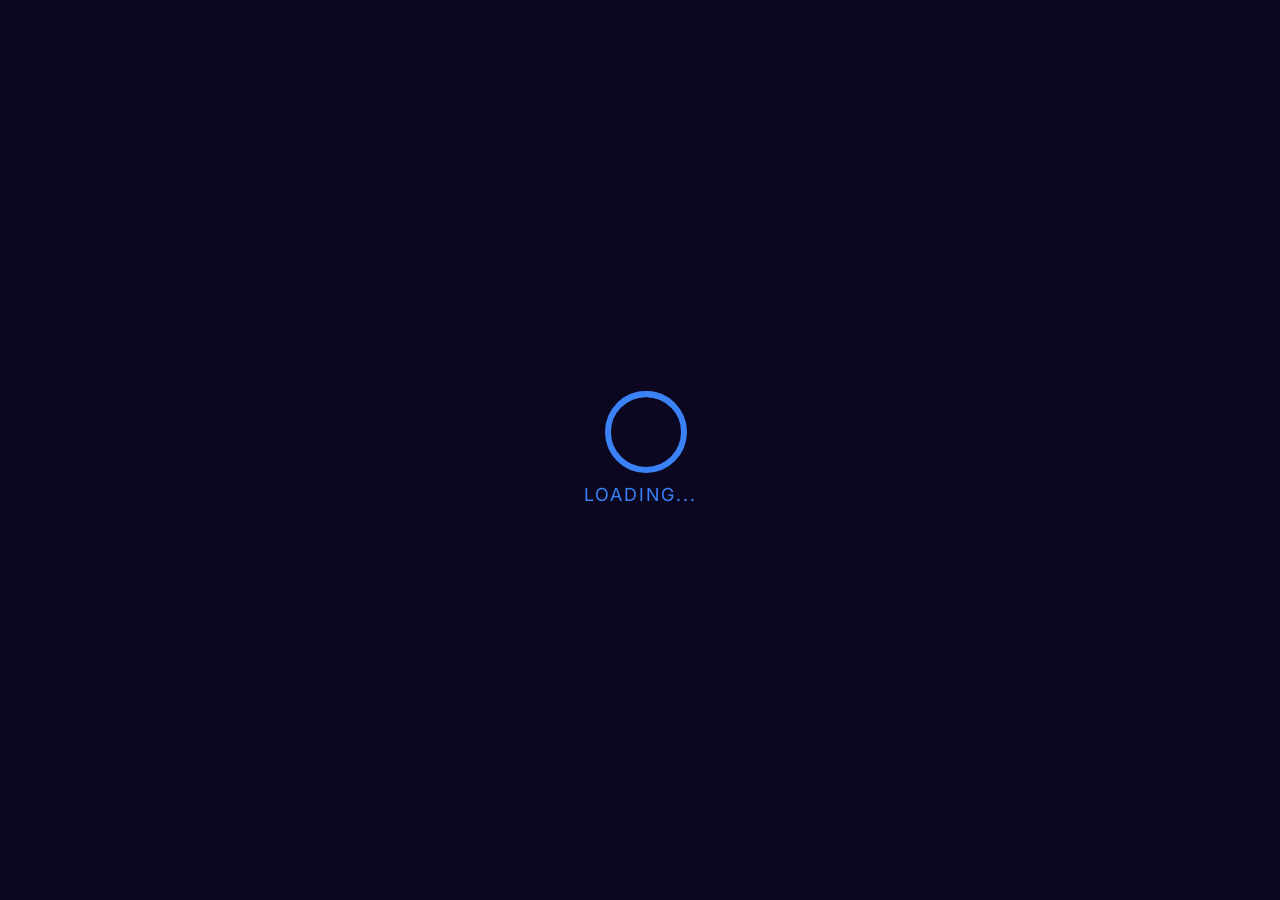
==== index.html @ 16cf85ad "Se crea el proyecto" ====
<!DOCTYPE html>
<html lang="es">

<head>
    <meta charset="UTF-8">
    <meta name="viewport" content="width=device-width, initial-scale=1.0">
    <title>Portafolio - Esaú Lechuga</title>
    <link rel="stylesheet" href="style.css">
    <!-- Google Fonts: Inter -->
    <link rel="preconnect" href="https://fonts.googleapis.com">
    <link rel="preconnect" href="https://fonts.gstatic.com" crossorigin>
    <link href="https://fonts.googleapis.com/css2?family=Inter:wght@300;400;500;600;700;800&display=swap"
        rel="stylesheet">
    <!-- Font Awesome for Icons -->
    <link rel="stylesheet" href="https://cdnjs.cloudflare.com/ajax/libs/font-awesome/6.4.0/css/all.min.css">
</head>

<body>
    <!-- Loader -->
    <div class="loader-container">
        <div class="loader"></div>
        <div class="loader-text">Loading...</div>
    </div>
    <!-- Mobile Menu Button -->
    <button class="mobile-menu-btn" aria-label="Toggle Menu">
        <i class="fa-solid fa-bars"></i>
    </button>

    <div class="app-container">
        <!-- Sidebar Navigation -->
        <aside class="sidebar">
            <div class="profile-header">
                <div class="profile-img">E</div>
                <div class="profile-info">
                    <h3>Esaú Lechuga</h3>
                    <p>Software Engineer</p>
                </div>
            </div>
            <nav class="nav-menu">
                <ul>
                    <li class="active"><a href="index.html"><i class="fa-solid fa-house"></i> Home</a></li>
                    <li><a href="pages/about.html"><i class="fa-solid fa-user"></i> About Me</a></li>
                    <li><a href="pages/projects.html"><i class="fa-solid fa-briefcase"></i> Projects</a></li>
                    <li><a href="pages/skills.html"><i class="fa-solid fa-gear"></i> Skills</a></li>
                    <li><a href="pages/contact.html"><i class="fa-solid fa-envelope"></i> Contact</a></li>
                </ul>
            </nav>
            <div class="availability-badge">
                <p>AVAILABLE FOR</p>
                <span>Freelance / Full-time</span>
            </div>
        </aside>

        <!-- Main Content Area -->
        <main class="main-content">
            <div class="hero-split-container">
                <!-- Hero Section (Only this in index) -->
                <section id="home" class="hero">
                    <div class="hero-content">
                        <p class="greeting">Hello, I am Esau Lechuga</p>
                        <h1>Software <br><span class="gradient-text">Developer</span></h1>
                        <p class="hero-description">
                            Software Engineering student focused on Web Development.
                            I build web applications using Java, Spring Boot, HTML, CSS and JavaScript, applying clean code
                            principles and solid programming fundamentals.
                        </p>
                        <div class="hero-buttons">
                            <a href="pages/projects.html" class="btn btn-primary">View My Work <i
                                    class="fa-solid fa-arrow-right"></i></a>
                            <a href="#" class="btn btn-secondary">Download CV</a>
                        </div>
                    </div>
                </section>
                <!-- Animation - Laptop -->
                <section class="laptop-animation-section">
                    <div class="container">
                        <div class="macbook">
                            <div class="macbook__topBord">
                                <div class="macbook__display">
                                    <div class="macbook__load"></div>
                                </div>
                            </div>
                            <div class="macbook__underBord">
                                <div class="macbook__keybord">
                                    <div class="keybord">
                                        <div class="keybord__touchbar"></div>
                                        <ul class="keybord__keyBox">
                                            <li class="keybord__key key--01"></li>
                                            <li class="keybord__key key--02"></li>
                                            <li class="keybord__key key--03"></li>
                                            <li class="keybord__key key--04"></li>
                                            <li class="keybord__key key--05"></li>
                                            <li class="keybord__key key--06"></li>
                                            <li class="keybord__key key--07"></li>
                                            <li class="keybord__key key--08"></li>
                                            <li class="keybord__key key--09"></li>
                                            <li class="keybord__key key--10"></li>
                                            <li class="keybord__key key--11"></li>
                                            <li class="keybord__key key--12"></li>
                                            <li class="keybord__key key--13"></li>
                                        </ul>
                                        <ul class="keybord__keyBox--under">
                                            <li class="keybord__key key--14"></li>
                                            <li class="keybord__key key--15"></li>
                                            <li class="keybord__key key--16"></li>
                                            <li class="keybord__key key--17"></li>
                                            <li class="keybord__key key--18"></li>
                                            <li class="keybord__key key--19"></li>
                                            <li class="keybord__key key--20"></li>
                                            <li class="keybord__key key--21"></li>
                                            <li class="keybord__key key--22"></li>
                                            <li class="keybord__key key--23"></li>
                                            <li class="keybord__key key--24"></li>
                                        </ul>
                                    </div>
                                </div>
                            </div>
                        </div>
                    </div>
                </section>
            </div>
        </main>
    </div>
    <script src="script.js"></script>
</body>

</html>
---- style.css ----
:root {
    --bg-color: #0b0721;
    --sidebar-bg: #0d0b3a;
    --sidebar-active: #21197a;
    --text-primary: #ffffff;
    --text-secondary: #a0a0c0;
    --accent-blue: #3b82f6;
    --accent-cyan: #22d3ee;
    --accent-yellow: #facc15;
    --accent-green: #4ade80;
    --card-bg: #15104d;
    --card-hover: #1e186b;
    --font-main: 'Inter', sans-serif;
}

* {
    margin: 0;
    padding: 0;
    box-sizing: border-box;
}

body {
    background-color: var(--bg-color);
    color: var(--text-primary);
    font-family: var(--font-main);
    line-height: 1.6;
    overflow-x: hidden;
}

.app-container {
    display: flex;
    min-height: 100vh;
}

/* Sidebar Styling */
.sidebar {
    width: 260px;
    height: 100vh;
    background-color: var(--sidebar-bg);
    position: fixed;
    left: 0;
    top: 0;
    padding: 40px 20px;
    display: flex;
    flex-direction: column;
    justify-content: space-between;
    border-right: 1px solid rgba(255, 255, 255, 0.05);
}

.profile-header {
    display: flex;
    align-items: center;
    gap: 12px;
    margin-bottom: 50px;
}

.profile-img {
    width: 45px;
    height: 45px;
    background: linear-gradient(135deg, var(--accent-blue), var(--accent-cyan));
    border-radius: 50%;
    display: flex;
    align-items: center;
    justify-content: center;
    font-weight: 800;
    font-size: 1.2rem;
    color: white;
}

.profile-info h3 {
    font-size: 1rem;
    font-weight: 700;
}

.profile-info p {
    font-size: 0.75rem;
    color: var(--text-secondary);
}

.nav-menu ul {
    list-style: none;
}

.nav-menu li {
    margin-bottom: 8px;
}

.nav-menu li a {
    text-decoration: none;
    color: var(--text-secondary);
    font-size: 0.9rem;
    font-weight: 500;
    display: flex;
    align-items: center;
    gap: 15px;
    padding: 12px 20px;
    border-radius: 8px;
    transition: all 0.3s ease;
}

.nav-menu li.active a,
.nav-menu li a:hover {
    background-color: var(--sidebar-active);
    color: white;
}

.nav-menu li a i {
    width: 20px;
    text-align: center;
}

.availability-badge {
    background-color: rgba(33, 25, 122, 0.3);
    padding: 15px;
    border-radius: 8px;
    font-size: 0.7rem;
    border: 1px solid rgba(255, 255, 255, 0.05);
}

.availability-badge p {
    color: var(--accent-blue);
    font-weight: 800;
    margin-bottom: 4px;
    letter-spacing: 1px;
}

.availability-badge span {
    color: var(--text-primary);
    font-weight: 500;
}

/* Main Content Styling */
.main-content {
    margin-left: 260px;
    flex: 1;
    padding: 0 50px;
    max-width: 1200px;
    margin-right: auto;
}

section {
    padding: 100px 0;
}

.section-number {
    font-size: 1.8rem;
    font-weight: 800;
    margin-bottom: 40px;
    display: flex;
    align-items: center;
    gap: 10px;
}

.section-number::before {
    font-size: 1.2rem;
    color: var(--accent-yellow);
}

/* Hero Split Layout */
.hero-split-container {
    display: flex;
    align-items: center;
    justify-content: space-between;
    min-height: 100vh;
    gap: 40px;
}

.hero-split-container .hero {
    height: auto;
    flex: 1;
}

.laptop-animation-section {
    flex: 1;
    display: flex;
    justify-content: center;
    align-items: center;
}

@media (max-width: 1200px) {
    .hero-split-container {
        flex-direction: column;
        padding-top: 100px;
        justify-content: center;
    }
    
    .hero-split-container .hero {
        text-align: center;
    }
    
    .hero-description {
        margin: 0 auto 40px auto;
    }
    
    .hero-buttons {
        justify-content: center;
    }
}

/* Hero Section */
.hero {
    height: 100vh;
    display: flex;
    align-items: center;
    padding: 0;
}

.greeting {
    color: var(--accent-yellow);
    font-weight: 800;
    letter-spacing: 2px;
    font-size: 0.9rem;
    margin-bottom: 10px;
}

.hero h1 {
    font-size: 5rem;
    font-weight: 900;
    line-height: 1;
    margin-bottom: 25px;
}

.gradient-text {
    background: linear-gradient(to right, var(--accent-blue), var(--accent-cyan), var(--accent-green), var(--accent-yellow));
    -webkit-background-clip: text;
    background-clip: text;
    -webkit-text-fill-color: transparent;
}

.hero-description {
    font-size: 1.2rem;
    color: var(--text-secondary);
    max-width: 600px;
    margin-bottom: 40px;
}

.hero-buttons {
    display: flex;
    gap: 20px;
}

.btn {
    padding: 14px 28px;
    border-radius: 8px;
    text-decoration: none;
    font-weight: 600;
    font-size: 0.95rem;
    transition: all 0.3s ease;
    display: inline-flex;
    align-items: center;
    gap: 10px;
}

.btn-primary {
    background-color: var(--accent-blue);
    color: white;
}

.btn-primary:hover {
    background-color: #2563eb;
    transform: translateY(-2px);
}

.btn-secondary {
    background-color: rgba(255, 255, 255, 0.05);
    color: white;
    border: 1px solid rgba(255, 255, 255, 0.1);
}

.btn-secondary:hover {
    background-color: rgba(255, 255, 255, 0.1);
    transform: translateY(-2px);
}

/* About Section */
.about-container {
    display: flex;
    gap: 60px;
    align-items: center;
}

.about-image {
    flex: 1;
    max-width: 400px;
}

.about-image img {
    width: 100%;
    border-radius: 20px;
    box-shadow: 0 20px 40px rgba(0,0,0,0.4);
    filter: grayscale(100%);
    transition: filter 0.3s ease;
}

.about-image img:hover {
    filter: grayscale(0%);
}

.about-text {
    flex: 1.5;
}

.about-text p {
    color: var(--text-secondary);
    margin-bottom: 20px;
    font-size: 1.1rem;
}

.highlight {
    color: var(--accent-cyan);
    font-weight: 600;
}

/* Projects Section */
.project-grid {
    display: grid;
    grid-template-columns: repeat(auto-fit, minmax(400px, 1fr));
    gap: 30px;
}

.project-card {
    background-color: var(--card-bg);
    border-radius: 20px;
    overflow: hidden;
    transition: all 0.3s ease;
    border: 1px solid rgba(255, 255, 255, 0.05);
}

.project-card:hover {
    transform: translateY(-10px);
    background-color: var(--card-hover);
    border-color: rgba(255, 255, 255, 0.1);
}

.project-image {
    height: 240px;
    overflow: hidden;
}

.project-image img {
    width: 100%;
    height: 100%;
    object-fit: cover;
    transition: transform 0.5s ease;
}

.project-card:hover .project-image img {
    transform: scale(1.05);
}

.project-details {
    padding: 25px;
}

.project-details h3 {
    font-size: 1.4rem;
    margin-bottom: 12px;
}

.project-details p {
    color: var(--text-secondary);
    font-size: 0.95rem;
    margin-bottom: 20px;
}

.project-tags {
    display: flex;
    gap: 10px;
    margin-bottom: 20px;
}

.project-tags span {
    background-color: rgba(59, 130, 246, 0.1);
    color: var(--accent-blue);
    padding: 5px 12px;
    border-radius: 20px;
    font-size: 0.75rem;
    font-weight: 600;
}

.project-links {
    display: flex;
    gap: 15px;
}

.project-links a {
    color: var(--text-secondary);
    font-size: 1.2rem;
    transition: color 0.3s ease;
}

.project-links a:hover {
    color: white;
}

/* Skills Section */
.skills-grid {
    display: grid;
    grid-template-columns: repeat(auto-fit, minmax(200px, 1fr));
    gap: 20px;
    margin-bottom: 50px;
}

.skill-card {
    background-color: var(--card-bg);
    padding: 30px;
    border-radius: 15px;
    text-align: center;
    border: 1px solid rgba(255, 255, 255, 0.05);
}

.skill-card h3 {
    font-size: 2rem;
    margin-bottom: 5px;
    color: var(--accent-yellow);
}

.skill-card p {
    color: var(--text-secondary);
    font-size: 0.85rem;
    text-transform: uppercase;
    letter-spacing: 1px;
}

.skills-list {
    display: flex;
    flex-wrap: wrap;
    justify-content: center;
    gap: 30px;
    font-size: 1.1rem;
    font-style: italic;
    color: var(--text-secondary);
}

/* Contact Section */
.contact {
    text-align: center;
    max-width: 700px;
    margin: 0 auto;
}

.contact-sub {
    color: var(--accent-yellow);
    font-weight: 800;
    font-size: 0.8rem;
    letter-spacing: 2px;
    margin-bottom: 15px;
}

.contact h2 {
    font-size: 3rem;
    line-height: 1.2;
    margin-bottom: 25px;
}

.contact p {
    color: var(--text-secondary);
    font-size: 1.1rem;
    margin-bottom: 40px;
}

.contact-actions {
    display: flex;
    flex-direction: column;
    align-items: center;
    gap: 30px;
}

.btn-email {
    background-color: white;
    color: var(--bg-color);
    padding: 16px 40px;
    font-weight: 700;
}

.btn-email:hover {
    transform: translateY(-5px);
    box-shadow: 0 10px 20px rgba(255, 255, 255, 0.1);
}

.social-links {
    display: flex;
    gap: 25px;
}

.social-links a {
    color: white;
    font-size: 1.8rem;
    transition: transform 0.3s ease;
}

.social-links a:hover {
    transform: scale(1.2);
}

/* Footer Styling */
.footer {
    padding: 50px 0;
    text-align: center;
    border-top: 1px solid rgba(255, 255, 255, 0.05);
    color: var(--text-secondary);
    font-size: 0.85rem;
}

/* Mobile Menu Button Styling */
.mobile-menu-btn {
    display: none;
    position: fixed;
    top: 20px;
    right: 20px;
    z-index: 1001;
    background-color: var(--accent-blue);
    color: white;
    border: none;
    padding: 12px;
    border-radius: 8px;
    cursor: pointer;
    font-size: 1.2rem;
    box-shadow: 0 5px 15px rgba(0,0,0,0.3);
}

/* Updated Responsive Design */
@media (max-width: 1024px) {
    .sidebar {
        width: 80px;
        padding: 40px 10px;
    }
    
    .profile-info, .availability-badge, .nav-menu a span {
        display: none;
    }
    
    .nav-menu li a {
        justify-content: center;
        padding: 15px;
    }
    
    .main-content {
        margin-left: 80px;
        padding: 0 30px;
    }
    
    .hero h1 {
        font-size: 3.5rem;
    }
}

@media (max-width: 768px) {
    .mobile-menu-btn {
        display: block;
    }

    .sidebar {
        width: 260px;
        left: -260px; /* Hide by default on mobile */
        z-index: 1000;
        transition: left 0.3s ease;
        box-shadow: 10px 0 30px rgba(0,0,0,0.5);
    }

    .sidebar.open {
        left: 0;
    }

    .profile-info, .availability-badge, .nav-menu a span {
        display: flex; /* Show elements when menu is open on mobile */
    }

    .nav-menu li a {
        justify-content: flex-start;
    }
    
    .main-content {
        margin-left: 0;
        padding: 0 20px;
    }
    
    .hero h1 {
        font-size: 2.8rem;
    }

    .hero-buttons {
        flex-direction: column;
    }
    
    .about-container {
        flex-direction: column;
    }

    .about-image {
        max-width: 100%;
    }
    
    .project-grid {
        grid-template-columns: 1fr;
    }

    .section-number {
        font-size: 1.5rem;
    }

    .contact h2 {
        font-size: 2.2rem;
    }
}

/* LOADER */

.loader-container {
    position: fixed;
    top: 0;
    left: 0;
    width: 100%;
    height: 100vh;
    background: var(--bg-color);
    display: flex;
    flex-direction: column;
    justify-content: center;
    align-items: center;
    z-index: 9999;
}

.loader {
    width: 70px;
    height: 70px;
    position: relative;
}

.loader:before {
    content: "";
    width: 70px;
    height: 70px;
    border-radius: 50%;
    border: 6px solid var(--accent-blue);
    position: absolute;
    animation: pulse 1s ease-in-out infinite;
}

.loader:after {
    content: "";
    width: 70px;
    height: 70px;
    border-radius: 50%;
    border: 6px solid transparent;
    border-top-color: var(--accent-blue);
    position: absolute;
    animation: spin 2s linear infinite;
}

.loader-text {
    font-size: 18px;
    margin-top: 20px;
    color: var(--accent-blue);
    font-family: var(--font-main);
    text-transform: uppercase;
    letter-spacing: 2px;
}

/* Animations */

@keyframes pulse {
    0% { transform: scale(0.6); opacity: 1; }
    50% { transform: scale(1.2); opacity: 0; }
    100% { transform: scale(0.6); opacity: 1; }
}

@keyframes spin {
    0% { transform: rotate(0deg); }
    100% { transform: rotate(360deg); }
}

/* hide loader */

.loaded .loader-container {
    opacity: 0;
    pointer-events: none;
    transition: opacity 0.5s ease;
}

/* Animation - laptop */
.container {
  display: flex;
  justify-content: center;
  align-items: center;
  width: 100%;
  height: 100%;
}
.macbook {
  position: relative;
  width: 228px;
  height: 260px;
  animation: floating 3s 5s ease-in-out infinite;
}
.macbook__topBord {
  position: absolute;
  z-index: 0;
  top: 34px;
  left: 0;
  width: 128px;
  height: 116px;
  border-radius: 6px;
  transform-origin: center;
  background: linear-gradient(-135deg, #c8c9c9 52%, #8c8c8c 56%);
  transform: scale(0) skewY(-30deg);
  animation: topbord 0.4s 1.7s ease-out;
  animation-fill-mode: forwards;
}
.macbook__topBord::before {
  content: "";
  position: absolute;
  z-index: 2;
  top: 8px;
  left: 6px;
  width: 100%;
  height: 100%;
  border-radius: 6px;
  background: #000;
}
.macbook__topBord::after {
  content: "";
  position: absolute;
  z-index: 1;
  bottom: -7px;
  left: 8px;
  width: 168px;
  height: 12px;
  transform-origin: left bottom;
  transform: rotate(-42deg) skew(-4deg);
  background: linear-gradient(-135deg, #c8c9c9 52%, #8c8c8c 56%);
}
.macbook__display {
  position: absolute;
  z-index: 10;
  top: 17px;
  left: 12px;
  z-index: 2;
  width: calc(100% - 12px);
  height: calc(100% - 18px);
  background: linear-gradient(45deg, #3ba9ff, #c82aff);
}
.macbook__display::before {
  content: "";
  position: absolute;
  z-index: 5;
  top: -9px;
  left: -6px;
  width: calc(100% + 12px);
  height: calc(100% + 18px);
  border-radius: 6px;
  background: linear-gradient(
    60deg,
    rgba(255, 255, 255, 0) 60%,
    rgba(255, 255, 255, 0.3) 60%
  );
}
.macbook__load {
  position: relative;
  width: 100%;
  height: 100%;
  background: #222;
  animation: display 0.4s 4.3s ease;
  opacity: 1;
  animation-fill-mode: forwards;
}
.macbook__load:before {
  content: "";
  position: absolute;
  top: 0;
  left: 0;
  right: 0;
  bottom: 0;
  margin: auto;
  width: 80px;
  height: 6px;
  border-radius: 3px;
  box-sizing: border-box;
  border: solid 1px #fff;
}
.macbook__load:after {
  content: "";
  position: absolute;
  top: 0;
  left: 18px;
  bottom: 0;
  margin: auto;
  width: 0;
  height: 6px;
  border-radius: 3px;
  background: #fff;
  animation: load 2s 2s ease-out;
  animation-fill-mode: forwards;
}
.macbook__underBord {
  position: relative;
  left: 42px;
  bottom: -145px;
  width: 150px;
  height: 90px;
  border-radius: 6px;
  transform-origin: center;
  transform: rotate(-30deg) skew(30deg);
  background: linear-gradient(-45deg, #c8c9c9 61%, #8c8c8c 66%);
  animation: modal 0.5s 1s ease-out;
  opacity: 0;
  animation-fill-mode: forwards;
}
.macbook__underBord::before {
  content: "";
  position: absolute;
  z-index: 3;
  top: -8px;
  left: 8px;
  width: 100%;
  height: 100%;
  border-radius: 6px;
  background: #dcdede;
}
.macbook__underBord::after {
  content: "";
  position: absolute;
  z-index: 2;
  top: -8px;
  left: 12px;
  width: 170px;
  height: 15px;
  transform-origin: top left;
  background: linear-gradient(-45deg, #c8c9c9 61%, #8c8c8c 66%);
  transform: rotate(31deg) skew(-16deg);
}
.macbook__keybord {
  position: relative;
  top: 0;
  left: 16px;
  z-index: 3;
  border-radius: 3px;
  width: calc(100% - 16px);
  height: 45px;
  background: #c8c9c9;
}
.macbook__keybord::before {
  content: "";
  position: absolute;
  bottom: -30px;
  left: 0;
  right: 0;
  margin: 0 auto;
  width: 40px;
  height: 25px;
  border-radius: 3px;
  background: #c8c9c9;
}
.keybord {
  position: relative;
  top: 2px;
  left: 2px;
  display: flex;
  flex-direction: column;
  width: calc(100% - 3px);
  height: calc(100% - 4px);
}
.keybord__touchbar {
  width: 100%;
  height: 6px;
  border-radius: 3px;
  background: #000;
}
.keybord__keyBox {
  display: grid;
  grid-template-rows: 3fr 1fr;
  grid-template-columns: 1fr 1fr 1fr 1fr 1fr 1fr 1fr 1fr 1fr 1fr 1fr;
  width: 100%;
  height: 24px;
  margin: 1px 0 0 0;
  padding: 0 0 0 1px;
  box-sizing: border-box;
  list-style: none;
}
.keybord__key {
  position: relative;
  width: 8px;
  height: 7px;
  margin: 1px;
  background: #000;
}
.keybord__keyBox .keybord__key {
  transform: translate(60px, -60px);
  animation: key 0.2s 1.4s ease-out;
  animation-fill-mode: forwards;
  opacity: 0;
}
.keybord__keyBox .keybord__key::before,
.keybord__keyBox .keybord__key::after {
  content: "";
  position: absolute;
  left: 0;
  width: 100%;
  height: 100%;
  background: #000;
}
.keybord__key::before {
  top: 8px;
  transform: translate(20px, -20px);
  animation: key1 0.2s 1.5s ease-out;
  animation-fill-mode: forwards;
}
.keybord__key::after {
  top: 16px;
  transform: translate(40px, -40px);
  animation: key2 0.2s 1.6s ease-out;
  animation-fill-mode: forwards;
}
.keybord__keyBox .key--12::before {
  width: 10px;
}
.keybord__keyBox .key--13::before {
  height: 10px;
}
.key--01 {
  grid-row: 1 / 2;
  grid-column: 1 / 2;
}
.key--02 {
  grid-row: 1 / 2;
  grid-column: 2 / 3;
}
.key--03 {
  grid-row: 1 / 2;
  grid-column: 3 / 4;
}
.key--04 {
  grid-row: 1 / 2;
  grid-column: 4 / 5;
}
.key--05 {
  grid-row: 1 / 2;
  grid-column: 5 / 6;
}
.key--06 {
  grid-row: 1 / 2;
  grid-column: 6 / 7;
}
.key--07 {
  grid-row: 1 / 2;
  grid-column: 7 / 8;
}
.key--08 {
  grid-row: 1 / 2;
  grid-column: 8 / 9;
}
.key--09 {
  grid-row: 1 / 2;
  grid-column: 9 / 10;
}
.key--10 {
  grid-row: 1 / 2;
  grid-column: 10 / 11;
}
.key--11 {
  grid-row: 1 / 2;
  grid-column: 11 / 12;
}
.key--12 {
  grid-row: 1 / 2;
  grid-column: 12 / 13;
}
.key--13 {
  grid-row: 1 / 2;
  grid-column: 13 / 14;
}
.keybord__keyBox--under {
  margin: 0;
  padding: 0 0 0 1px;
  box-sizing: border-box;
  list-style: none;
  display: flex;
}
.keybord__keyBox--under .keybord__key {
  transform: translate(80px, -80px);
  animation: key3 0.3s 1.6s linear;
  animation-fill-mode: forwards;
  opacity: 0;
}
.key--19 {
  width: 28px;
}
@keyframes topbord {
  0% {
    transform: scale(0) skewY(-30deg);
  }
  30% {
    transform: scale(1.1) skewY(-30deg);
  }
  45% {
    transform: scale(0.9) skewY(-30deg);
  }
  60% {
    transform: scale(1.05) skewY(-30deg);
  }
  75% {
    transform: scale(0.95) skewY(-30deg);
  }
  90% {
    transform: scale(1.02) skewY(-30deg);
  }
  100% {
    transform: scale(1) skewY(-30deg);
  }
}
@keyframes display {
  0% {
    opacity: 1;
  }
  100% {
    opacity: 0;
  }
}

@keyframes load {
  0% {
    width: 0;
  }
  20% {
    width: 40px;
  }
  30% {
    width: 40px;
  }
  60% {
    width: 60px;
  }
  90% {
    width: 60px;
  }
  100% {
    width: 80px;
  }
}

@keyframes modal {
  0% {
    transform: scale(0) rotate(-30deg) skew(30deg);
    opacity: 0;
  }
  30% {
    transform: scale(1.1) rotate(-30deg) skew(30deg);
    opacity: 1;
  }
  45% {
    transform: scale(0.9) rotate(-30deg) skew(30deg);
    opacity: 1;
  }
  60% {
    transform: scale(1.05) rotate(-30deg) skew(30deg);
    opacity: 1;
  }
  75% {
    transform: scale(0.95) rotate(-30deg) skew(30deg);
    opacity: 1;
  }
  90% {
    transform: scale(1.02) rotate(-30deg) skew(30deg);
    opacity: 1;
  }
  100% {
    transform: scale(1) rotate(-30deg) skew(30deg);
    opacity: 1;
  }
}

@keyframes key {
  0% {
    transform: translate(60px, -60px);
    opacity: 0;
  }
  100% {
    transform: translate(0px, 0px);
    opacity: 1;
  }
}
@keyframes key1 {
  0% {
    transform: translate(20px, -20px);
    opacity: 0;
  }
  100% {
    transform: translate(0px, 0px);
    opacity: 1;
  }
}
@keyframes key2 {
  0% {
    transform: translate(40px, -40px);
    opacity: 0;
  }
  100% {
    transform: translate(0px, 0px);
    opacity: 1;
  }
}
@keyframes key3 {
  0% {
    transform: translate(80px, -80px);
    opacity: 0;
  }
  100% {
    transform: translate(0px, 0px);
    opacity: 1;
  }
}

@keyframes floating {
  0% {
    transform: translateY(0);
  }
  50% {
    transform: translateY(-15px);
  }
  100% {
    transform: translateY(0);
  }
}
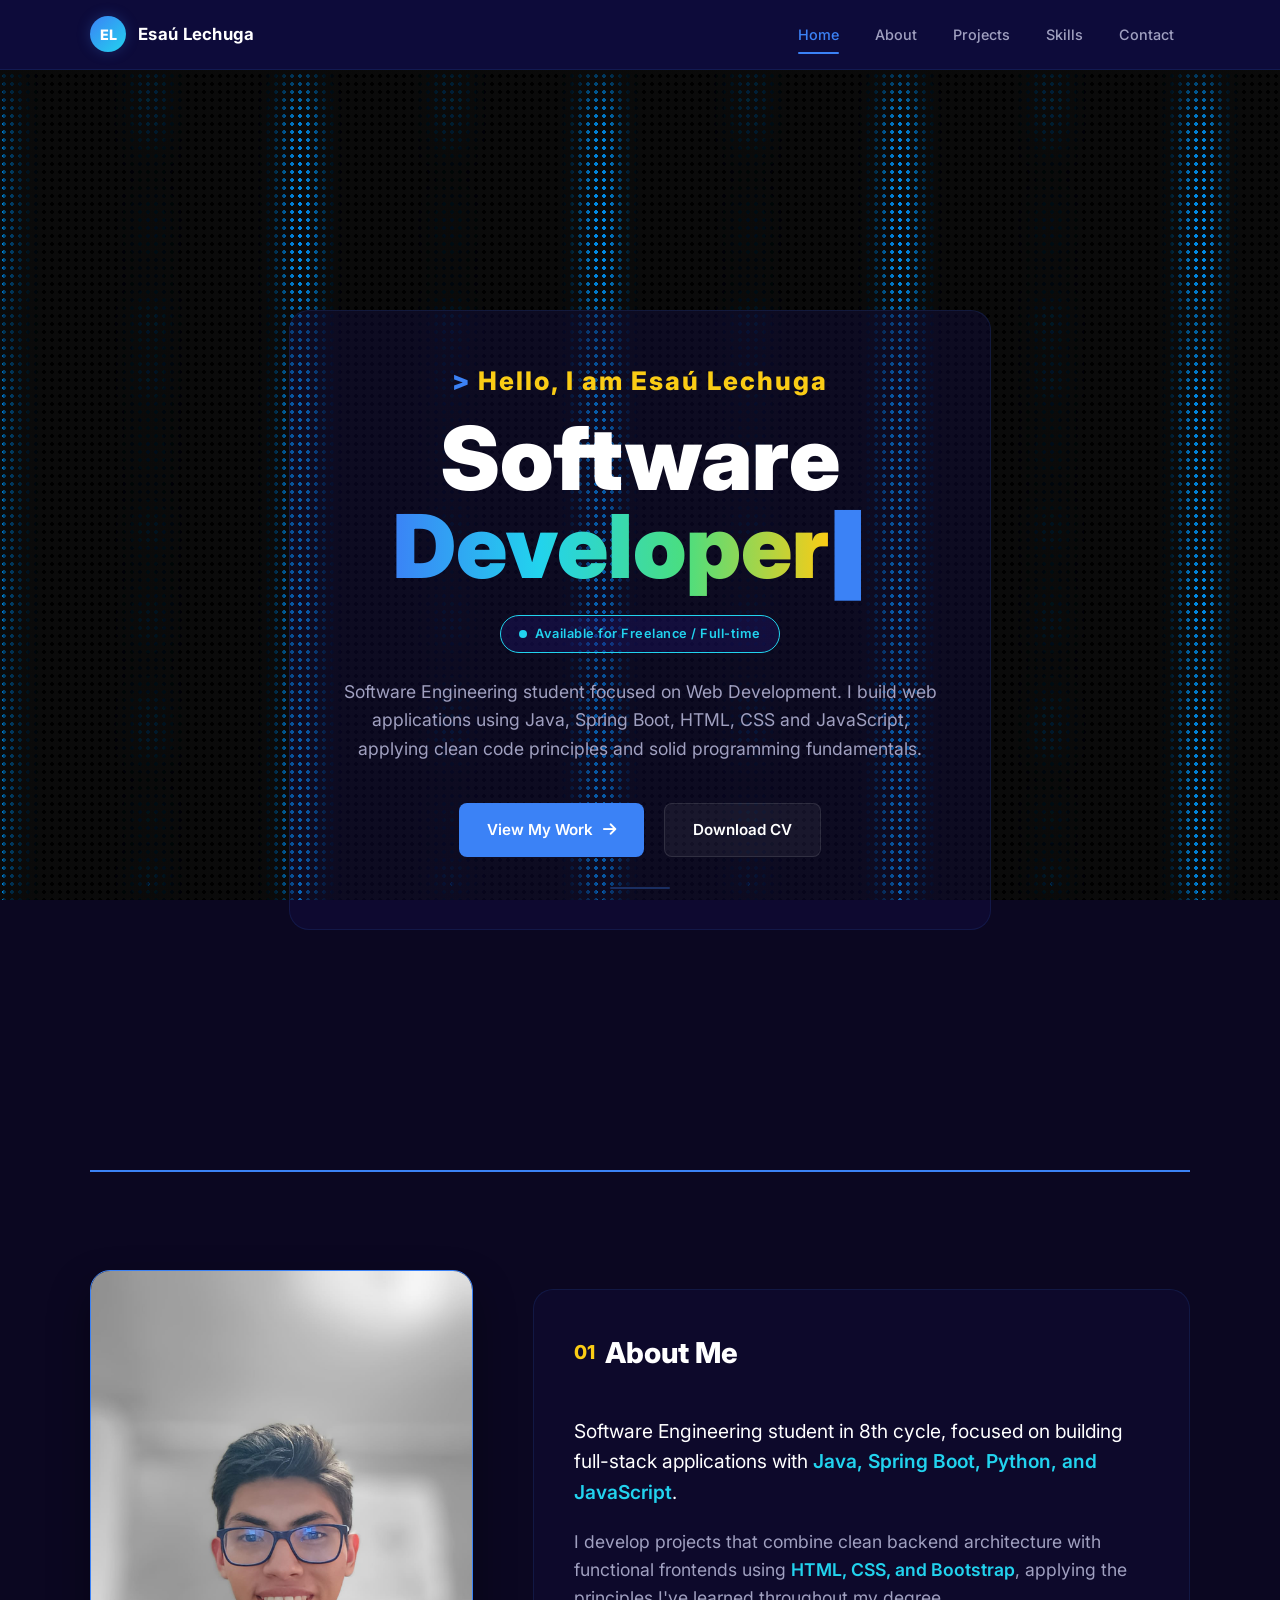
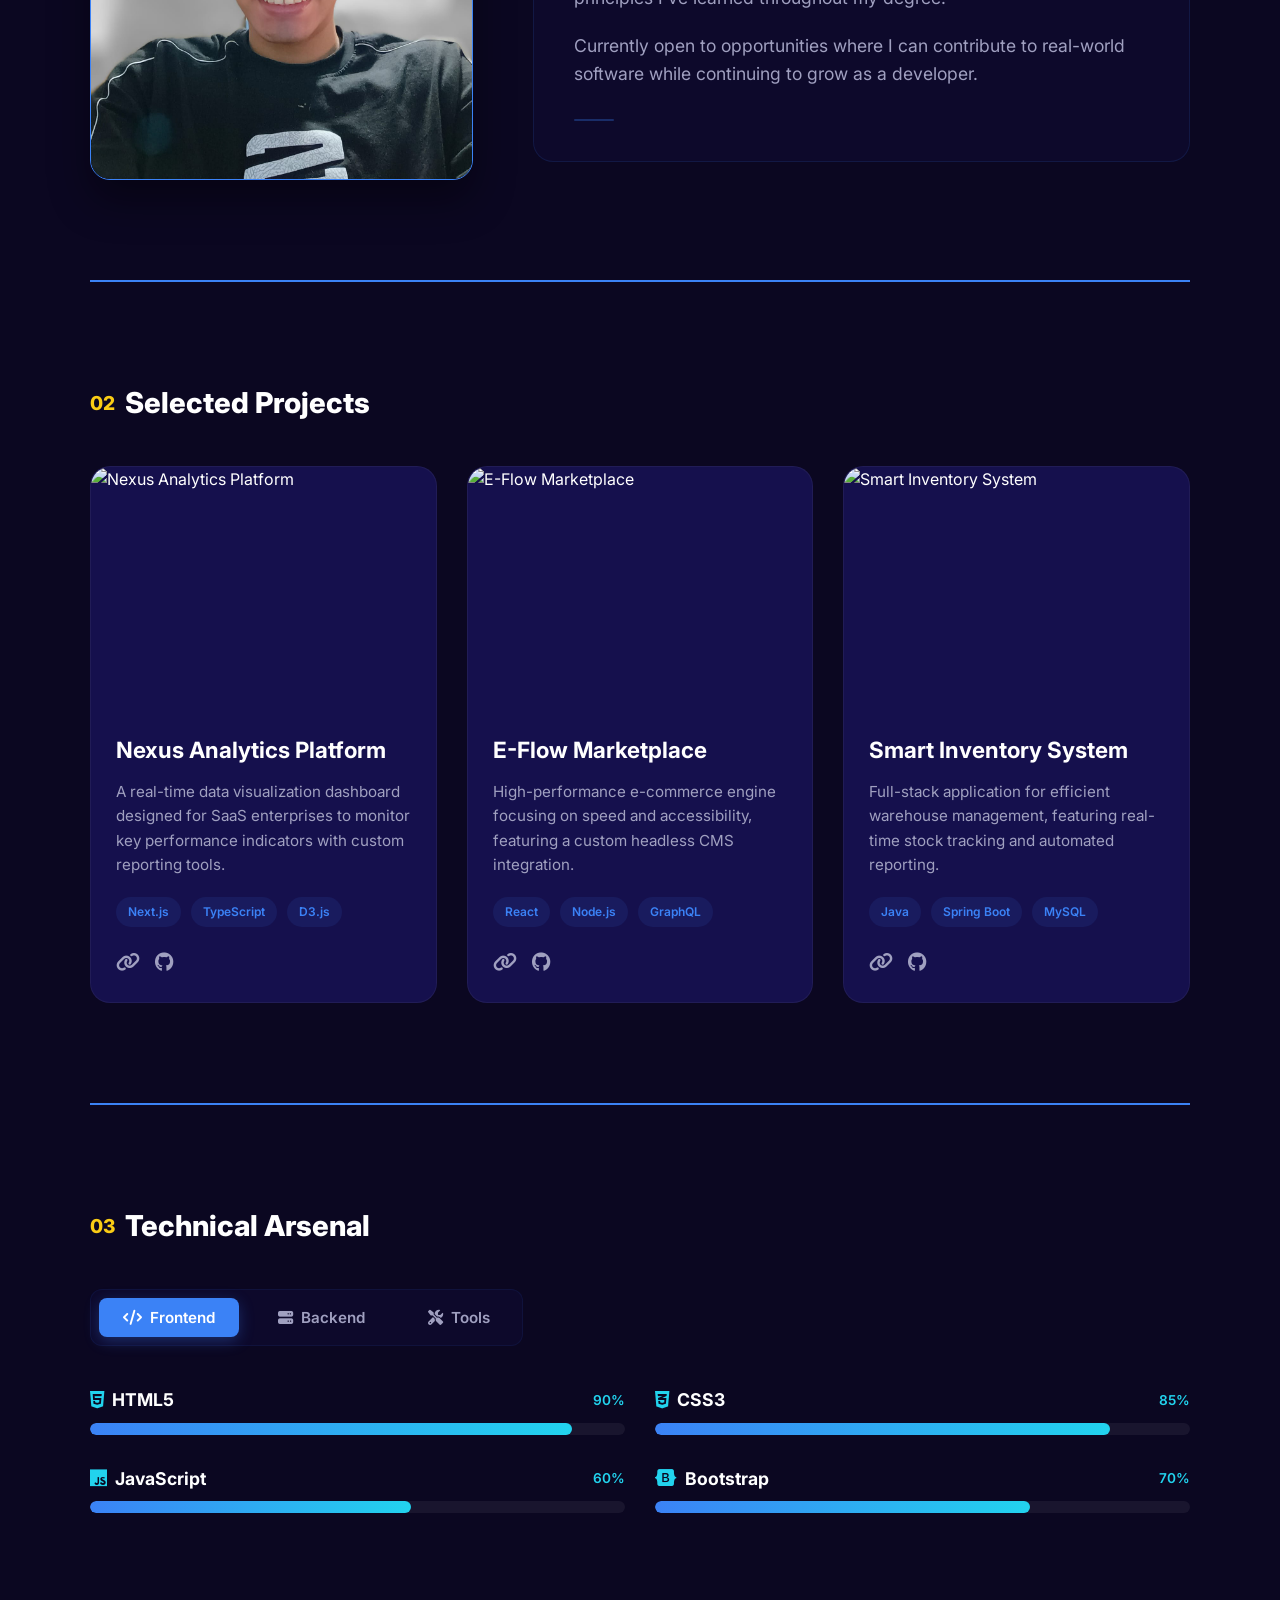
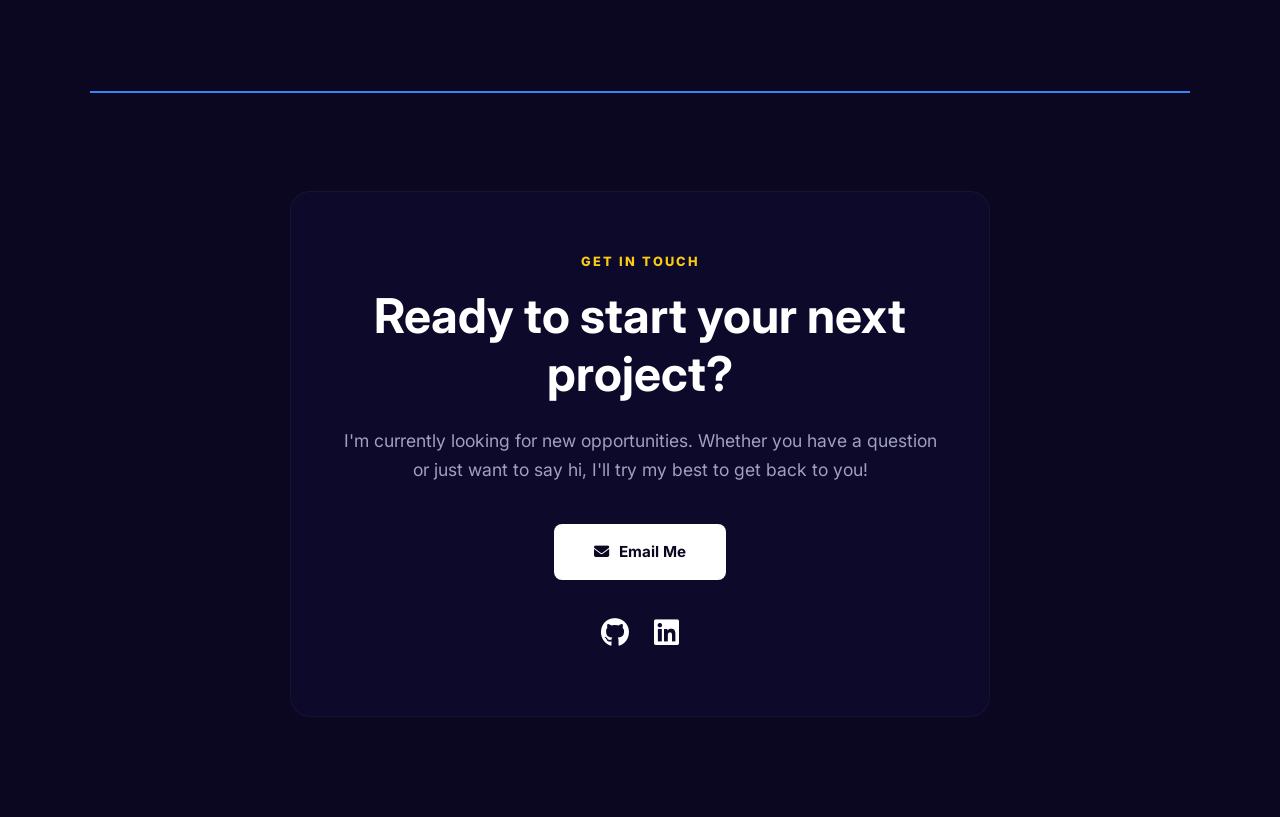
==== commit f4f3f89b: "Refactor code structure for improved readability and maintainability" ====
--- a/index.html
+++ b/index.html
@@ -1,127 +1,293 @@
 <!DOCTYPE html>
-<html lang="es">
-
+<html lang="en">
 <head>
     <meta charset="UTF-8">
     <meta name="viewport" content="width=device-width, initial-scale=1.0">
-    <title>Portafolio - Esaú Lechuga</title>
+    <meta name="description" content="Portfolio of Esaú Lechuga — Software Engineer specializing in Java, Spring Boot, and Web Development.">
+    <title>Esaú Lechuga — Software Engineer</title>
+    <link rel="icon" href="data:image/svg+xml,<svg xmlns='http://www.w3.org/2000/svg' viewBox='0 0 100 100'><text y='.9em' font-size='90' fill='%233b82f6'>EL</text></svg>">
     <link rel="stylesheet" href="style.css">
-    <!-- Google Fonts: Inter -->
     <link rel="preconnect" href="https://fonts.googleapis.com">
     <link rel="preconnect" href="https://fonts.gstatic.com" crossorigin>
-    <link href="https://fonts.googleapis.com/css2?family=Inter:wght@300;400;500;600;700;800&display=swap"
-        rel="stylesheet">
-    <!-- Font Awesome for Icons -->
+    <link href="https://fonts.googleapis.com/css2?family=Inter:wght@300;400;500;600;700;800;900&display=swap" rel="stylesheet">
     <link rel="stylesheet" href="https://cdnjs.cloudflare.com/ajax/libs/font-awesome/6.4.0/css/all.min.css">
 </head>
-
 <body>
+    <!-- Rain BG -->
+    <div class="container"></div>
+
     <!-- Loader -->
-    <div class="loader-container">
-        <div class="loader"></div>
-        <div class="loader-text">Loading...</div>
-    </div>
-    <!-- Mobile Menu Button -->
-    <button class="mobile-menu-btn" aria-label="Toggle Menu">
-        <i class="fa-solid fa-bars"></i>
-    </button>
-
-    <div class="app-container">
-        <!-- Sidebar Navigation -->
-        <aside class="sidebar">
-            <div class="profile-header">
-                <div class="profile-img">E</div>
-                <div class="profile-info">
-                    <h3>Esaú Lechuga</h3>
-                    <p>Software Engineer</p>
-                </div>
-            </div>
-            <nav class="nav-menu">
-                <ul>
-                    <li class="active"><a href="index.html"><i class="fa-solid fa-house"></i> Home</a></li>
-                    <li><a href="pages/about.html"><i class="fa-solid fa-user"></i> About Me</a></li>
-                    <li><a href="pages/projects.html"><i class="fa-solid fa-briefcase"></i> Projects</a></li>
-                    <li><a href="pages/skills.html"><i class="fa-solid fa-gear"></i> Skills</a></li>
-                    <li><a href="pages/contact.html"><i class="fa-solid fa-envelope"></i> Contact</a></li>
-                </ul>
+    <div class="loader">
+            <div class="loader-content">
+                <div class="loader-ring"></div>
+                <p class="loader-text">Loading...</p>
+            </div>
+        </div>
+
+    <!-- Navbar -->
+    <header class="navbar">
+        <div class="navbar-inner">
+            <a href="#home" class="navbar-brand">
+                <div class="avatar">EL</div>
+                <span class="navbar-name">Esaú Lechuga</span>
+            </a>
+            <nav class="navbar-nav">
+                <a href="#home" class="nav-link" data-section="home">Home</a>
+                <a href="#about" class="nav-link" data-section="about">About</a>
+                <a href="#projects" class="nav-link" data-section="projects">Projects</a>
+                <a href="#skills" class="nav-link" data-section="skills">Skills</a>
+                <a href="#contact" class="nav-link" data-section="contact">Contact</a>
             </nav>
-            <div class="availability-badge">
-                <p>AVAILABLE FOR</p>
-                <span>Freelance / Full-time</span>
-            </div>
-        </aside>
-
-        <!-- Main Content Area -->
-        <main class="main-content">
-            <div class="hero-split-container">
-                <!-- Hero Section (Only this in index) -->
-                <section id="home" class="hero">
-                    <div class="hero-content">
-                        <p class="greeting">Hello, I am Esau Lechuga</p>
-                        <h1>Software <br><span class="gradient-text">Developer</span></h1>
-                        <p class="hero-description">
-                            Software Engineering student focused on Web Development.
-                            I build web applications using Java, Spring Boot, HTML, CSS and JavaScript, applying clean code
-                            principles and solid programming fundamentals.
-                        </p>
-                        <div class="hero-buttons">
-                            <a href="pages/projects.html" class="btn btn-primary">View My Work <i
-                                    class="fa-solid fa-arrow-right"></i></a>
-                            <a href="#" class="btn btn-secondary">Download CV</a>
-                        </div>
-                    </div>
-                </section>
-                <!-- Animation - Laptop -->
-                <section class="laptop-animation-section">
-                    <div class="container">
-                        <div class="macbook">
-                            <div class="macbook__topBord">
-                                <div class="macbook__display">
-                                    <div class="macbook__load"></div>
-                                </div>
-                            </div>
-                            <div class="macbook__underBord">
-                                <div class="macbook__keybord">
-                                    <div class="keybord">
-                                        <div class="keybord__touchbar"></div>
-                                        <ul class="keybord__keyBox">
-                                            <li class="keybord__key key--01"></li>
-                                            <li class="keybord__key key--02"></li>
-                                            <li class="keybord__key key--03"></li>
-                                            <li class="keybord__key key--04"></li>
-                                            <li class="keybord__key key--05"></li>
-                                            <li class="keybord__key key--06"></li>
-                                            <li class="keybord__key key--07"></li>
-                                            <li class="keybord__key key--08"></li>
-                                            <li class="keybord__key key--09"></li>
-                                            <li class="keybord__key key--10"></li>
-                                            <li class="keybord__key key--11"></li>
-                                            <li class="keybord__key key--12"></li>
-                                            <li class="keybord__key key--13"></li>
-                                        </ul>
-                                        <ul class="keybord__keyBox--under">
-                                            <li class="keybord__key key--14"></li>
-                                            <li class="keybord__key key--15"></li>
-                                            <li class="keybord__key key--16"></li>
-                                            <li class="keybord__key key--17"></li>
-                                            <li class="keybord__key key--18"></li>
-                                            <li class="keybord__key key--19"></li>
-                                            <li class="keybord__key key--20"></li>
-                                            <li class="keybord__key key--21"></li>
-                                            <li class="keybord__key key--22"></li>
-                                            <li class="keybord__key key--23"></li>
-                                            <li class="keybord__key key--24"></li>
-                                        </ul>
-                                    </div>
-                                </div>
-                            </div>
-                        </div>
-                    </div>
-                </section>
-            </div>
-        </main>
-    </div>
+            <button class="mobile-trigger" aria-label="Toggle menu">
+                <i class="fa-solid fa-bars"></i>
+            </button>
+        </div>
+    </header>
+
+    <!-- Main -->
+    <main class="main">
+
+        <!-- HOME -->
+        <section id="home" class="section">
+            <div class="hero-grid">
+                <div class="hero-text">
+                    <p class="hero-greeting">Hello, I am Esaú Lechuga</p>
+                    <h1 class="hero-title">Software <br><span class="gradient-text">Developer</span></h1>
+                    <div class="hero-badge">Available for Freelance / Full-time</div>
+                    <p class="hero-desc">
+                        Software Engineering student focused on Web Development.
+                        I build web applications using Java, Spring Boot, HTML, CSS and JavaScript, applying clean code
+                        principles and solid programming fundamentals.
+                    </p>
+                    <div class="hero-actions">
+                        <a href="#projects" class="btn btn-primary" data-nav>
+                            View My Work <i class="fa-solid fa-arrow-right"></i>
+                        </a>
+                        <a href="#" class="btn btn-secondary">Download CV</a>
+                    </div>
+                </div>
+            </div>
+        </section>
+
+        <!-- ABOUT -->
+        <section id="about" class="section">
+            <div class="about-layout">
+                <div class="about-image-wrap">
+                    <img src="img/About-me-img.jpeg" alt="Esaú Lechuga profile photograph">
+                </div>
+                <div class="about-content">
+                    <h2 class="section-heading">
+                        <span class="section-num">01</span> About Me
+                    </h2>
+                    <p>Software Engineering student in 8th cycle, focused on building full-stack applications with <span class="highlight">Java, Spring Boot, Python, and JavaScript</span>.</p>
+                    <p>I develop projects that combine clean backend architecture with functional frontends using <span class="highlight">HTML, CSS, and Bootstrap</span>, applying the principles I've learned throughout my degree.</p>
+                    <p>Currently open to opportunities where I can contribute to real-world software while continuing to grow as a developer.</p>
+                </div>
+            </div>
+        </section>
+
+        <!-- PROJECTS -->
+        <section id="projects" class="section">
+            <h2 class="section-heading">
+                <span class="section-num">02</span> Selected Projects
+            </h2>
+            <div class="project-grid">
+                <article class="card">
+                    <div class="card-image">
+                        <img src="https://images.unsplash.com/photo-1551288049-bbbda536ad8a?q=80&w=2070&auto=format&fit=crop" alt="Nexus Analytics Platform" loading="lazy">
+                    </div>
+                    <div class="card-body">
+                        <h3 class="card-title">Nexus Analytics Platform</h3>
+                        <p class="card-desc">A real-time data visualization dashboard designed for SaaS enterprises to monitor key performance indicators with custom reporting tools.</p>
+                        <div class="card-tags">
+                            <span class="chip">Next.js</span>
+                            <span class="chip">TypeScript</span>
+                            <span class="chip">D3.js</span>
+                        </div>
+                        <div class="card-links">
+                            <a href="#" aria-label="View live demo"><i class="fa-solid fa-link"></i></a>
+                            <a href="#" aria-label="View source on GitHub"><i class="fa-brands fa-github"></i></a>
+                        </div>
+                    </div>
+                </article>
+                <article class="card">
+                    <div class="card-image">
+                        <img src="https://images.unsplash.com/photo-1460925895917-afdab827c52f?q=80&w=2015&auto=format&fit=crop" alt="E-Flow Marketplace" loading="lazy">
+                    </div>
+                    <div class="card-body">
+                        <h3 class="card-title">E-Flow Marketplace</h3>
+                        <p class="card-desc">High-performance e-commerce engine focusing on speed and accessibility, featuring a custom headless CMS integration.</p>
+                        <div class="card-tags">
+                            <span class="chip">React</span>
+                            <span class="chip">Node.js</span>
+                            <span class="chip">GraphQL</span>
+                        </div>
+                        <div class="card-links">
+                            <a href="#" aria-label="View live demo"><i class="fa-solid fa-link"></i></a>
+                            <a href="#" aria-label="View source on GitHub"><i class="fa-brands fa-github"></i></a>
+                        </div>
+                    </div>
+                </article>
+                <article class="card">
+                    <div class="card-image">
+                        <img src="https://images.unsplash.com/photo-1555066931-4365d14bab8c?q=80&w=2070&auto=format&fit=crop" alt="Smart Inventory System" loading="lazy">
+                    </div>
+                    <div class="card-body">
+                        <h3 class="card-title">Smart Inventory System</h3>
+                        <p class="card-desc">Full-stack application for efficient warehouse management, featuring real-time stock tracking and automated reporting.</p>
+                        <div class="card-tags">
+                            <span class="chip">Java</span>
+                            <span class="chip">Spring Boot</span>
+                            <span class="chip">MySQL</span>
+                        </div>
+                        <div class="card-links">
+                            <a href="#" aria-label="View live demo"><i class="fa-solid fa-link"></i></a>
+                            <a href="#" aria-label="View source on GitHub"><i class="fa-brands fa-github"></i></a>
+                        </div>
+                    </div>
+                </article>
+            </div>
+        </section>
+
+        <!-- SKILLS -->
+        <section id="skills" class="section">
+            <h2 class="section-heading">
+                <span class="section-num">03</span> Technical Arsenal
+            </h2>
+            <div class="tabs" role="tablist">
+                <button class="tab active" role="tab" aria-selected="true" data-tab="frontend">
+                    <i class="fa-solid fa-code"></i> Frontend
+                </button>
+                <button class="tab" role="tab" aria-selected="false" data-tab="backend">
+                    <i class="fa-solid fa-server"></i> Backend
+                </button>
+                <button class="tab" role="tab" aria-selected="false" data-tab="tools">
+                    <i class="fa-solid fa-screwdriver-wrench"></i> Tools
+                </button>
+            </div>
+
+            <div class="tab-panels">
+                <div class="tab-panel active" id="panel-frontend" role="tabpanel">
+                    <div class="skills-list">
+                        <div class="skill" data-reveal>
+                            <div class="skill-head">
+                                <span class="skill-name"><i class="fa-brands fa-html5"></i> HTML5</span>
+                                <span class="skill-pct">90%</span>
+                            </div>
+                            <div class="skill-track"><div class="skill-fill" style="width: 90%"></div></div>
+                        </div>
+                        <div class="skill" data-reveal>
+                            <div class="skill-head">
+                                <span class="skill-name"><i class="fa-brands fa-css3-alt"></i> CSS3</span>
+                                <span class="skill-pct">85%</span>
+                            </div>
+                            <div class="skill-track"><div class="skill-fill" style="width: 85%"></div></div>
+                        </div>
+                        <div class="skill" data-reveal>
+                            <div class="skill-head">
+                                <span class="skill-name"><i class="fa-brands fa-js"></i> JavaScript</span>
+                                <span class="skill-pct">60%</span>
+                            </div>
+                            <div class="skill-track"><div class="skill-fill" style="width: 60%"></div></div>
+                        </div>
+                        <div class="skill" data-reveal>
+                            <div class="skill-head">
+                                <span class="skill-name"><i class="fa-brands fa-bootstrap"></i> Bootstrap</span>
+                                <span class="skill-pct">70%</span>
+                            </div>
+                            <div class="skill-track"><div class="skill-fill" style="width: 70%"></div></div>
+                        </div>
+                    </div>
+                </div>
+
+                <div class="tab-panel" id="panel-backend" role="tabpanel">
+                    <div class="skills-list">
+                        <div class="skill" data-reveal>
+                            <div class="skill-head">
+                                <span class="skill-name"><i class="fa-brands fa-java"></i> Java / Spring Boot</span>
+                                <span class="skill-pct">75%</span>
+                            </div>
+                            <div class="skill-track"><div class="skill-fill" style="width: 75%"></div></div>
+                        </div>
+                        <div class="skill" data-reveal>
+                            <div class="skill-head">
+                                <span class="skill-name"><i class="fa-brands fa-python"></i> Python</span>
+                                <span class="skill-pct">55%</span>
+                            </div>
+                            <div class="skill-track"><div class="skill-fill" style="width: 55%"></div></div>
+                        </div>
+                        <div class="skill" data-reveal>
+                            <div class="skill-head">
+                                <span class="skill-name"><i class="fa-solid fa-database"></i> MySQL / PostgreSQL</span>
+                                <span class="skill-pct">70%</span>
+                            </div>
+                            <div class="skill-track"><div class="skill-fill" style="width: 70%"></div></div>
+                        </div>
+                        <div class="skill" data-reveal>
+                            <div class="skill-head">
+                                <span class="skill-name"><i class="fa-solid fa-cloud"></i> REST APIs</span>
+                                <span class="skill-pct">65%</span>
+                            </div>
+                            <div class="skill-track"><div class="skill-fill" style="width: 65%"></div></div>
+                        </div>
+                        <div class="skill" data-reveal>
+                            <div class="skill-head">
+                                <span class="skill-name"><i class="fa-brands fa-node-js"></i> Node.js</span>
+                                <span class="skill-pct">45%</span>
+                            </div>
+                            <div class="skill-track"><div class="skill-fill" style="width: 45%"></div></div>
+                        </div>
+                    </div>
+                </div>
+
+                <div class="tab-panel" id="panel-tools" role="tabpanel">
+                    <div class="skills-list">
+                        <div class="skill" data-reveal>
+                            <div class="skill-head">
+                                <span class="skill-name"><i class="fa-brands fa-git-alt"></i> Git / GitHub</span>
+                                <span class="skill-pct">75%</span>
+                            </div>
+                            <div class="skill-track"><div class="skill-fill" style="width: 75%"></div></div>
+                        </div>
+                        <div class="skill" data-reveal>
+                            <div class="skill-head">
+                                <span class="skill-name"><i class="fa-solid fa-terminal"></i> Linux / Terminal</span>
+                                <span class="skill-pct">60%</span>
+                            </div>
+                            <div class="skill-track"><div class="skill-fill" style="width: 60%"></div></div>
+                        </div>
+                        <div class="skill" data-reveal>
+                            <div class="skill-head">
+                                <span class="skill-name"><i class="fa-solid fa-sitemap"></i> Data Structures & Algorithms</span>
+                                <span class="skill-pct">70%</span>
+                            </div>
+                            <div class="skill-track"><div class="skill-fill" style="width: 70%"></div></div>
+                        </div>
+                    </div>
+                </div>
+            </div>
+        </section>
+
+        <!-- CONTACT -->
+        <section id="contact" class="section">
+            <div class="contact-layout">
+                <p class="contact-kicker">GET IN TOUCH</p>
+                <h2 class="contact-headline">Ready to start your next project?</h2>
+                <p class="contact-desc">I'm currently looking for new opportunities. Whether you have a question or just want to say hi, I'll try my best to get back to you!</p>
+                <div class="contact-actions">
+                    <a href="mailto:hello@example.com" class="btn btn-email">
+                        <i class="fa-solid fa-envelope"></i> Email Me
+                    </a>
+                    <div class="contact-social">
+                        <a href="#" aria-label="GitHub"><i class="fa-brands fa-github"></i></a>
+                        <a href="#" aria-label="LinkedIn"><i class="fa-brands fa-linkedin"></i></a>
+                    </div>
+                </div>
+            </div>
+        </section>
+
+    </main>
+
     <script src="script.js"></script>
 </body>
-
-</html>+</html>
--- a/style.css
+++ b/style.css
@@ -1,1122 +1,1135 @@
+/* ============================================
+   Deep Space Terminal — Design System Tokens
+   ============================================ */
+
 :root {
-    --bg-color: #0b0721;
-    --sidebar-bg: #0d0b3a;
-    --sidebar-active: #21197a;
-    --text-primary: #ffffff;
-    --text-secondary: #a0a0c0;
-    --accent-blue: #3b82f6;
-    --accent-cyan: #22d3ee;
-    --accent-yellow: #facc15;
-    --accent-green: #4ade80;
-    --card-bg: #15104d;
-    --card-hover: #1e186b;
-    --font-main: 'Inter', sans-serif;
-}
-
-* {
-    margin: 0;
-    padding: 0;
-    box-sizing: border-box;
+  --space-deep: #0b0721;
+  --indigo-surface: #0d0b3a;
+  --indigo-active: #21197a;
+  --navy-card: #15104d;
+  --navy-card-hover: #1e186b;
+  --neon-blue: #3b82f6;
+  --neon-blue-deep: #2563eb;
+  --aurora-cyan: #22d3ee;
+  --solar-yellow: #facc15;
+  --mint-green: #4ade80;
+  --text-primary: #ffffff;
+  --text-muted: #a0a0c0;
+
+  --font-main: 'Inter', sans-serif;
+
+  --radius-sm: 8px;
+  --radius-md: 12px;
+  --radius-lg: 20px;
+  --radius-full: 50%;
+
+  --ease-standard: cubic-bezier(0.4, 0, 0.2, 1);
+}
+
+/* ============================================
+   Reset
+   ============================================ */
+
+*,
+*::before,
+*::after {
+  margin: 0;
+  padding: 0;
+  box-sizing: border-box;
+}
+
+html {
+  scroll-behavior: smooth;
 }
 
 body {
-    background-color: var(--bg-color);
-    color: var(--text-primary);
-    font-family: var(--font-main);
-    line-height: 1.6;
-    overflow-x: hidden;
-}
-
-.app-container {
-    display: flex;
-    min-height: 100vh;
-}
-
-/* Sidebar Styling */
-.sidebar {
-    width: 260px;
-    height: 100vh;
-    background-color: var(--sidebar-bg);
-    position: fixed;
-    left: 0;
-    top: 0;
-    padding: 40px 20px;
-    display: flex;
-    flex-direction: column;
-    justify-content: space-between;
-    border-right: 1px solid rgba(255, 255, 255, 0.05);
-}
-
-.profile-header {
-    display: flex;
-    align-items: center;
-    gap: 12px;
-    margin-bottom: 50px;
-}
-
-.profile-img {
-    width: 45px;
-    height: 45px;
-    background: linear-gradient(135deg, var(--accent-blue), var(--accent-cyan));
-    border-radius: 50%;
-    display: flex;
-    align-items: center;
-    justify-content: center;
-    font-weight: 800;
-    font-size: 1.2rem;
-    color: white;
-}
-
-.profile-info h3 {
-    font-size: 1rem;
-    font-weight: 700;
-}
-
-.profile-info p {
-    font-size: 0.75rem;
-    color: var(--text-secondary);
-}
-
-.nav-menu ul {
-    list-style: none;
-}
-
-.nav-menu li {
-    margin-bottom: 8px;
-}
-
-.nav-menu li a {
-    text-decoration: none;
-    color: var(--text-secondary);
-    font-size: 0.9rem;
-    font-weight: 500;
-    display: flex;
-    align-items: center;
-    gap: 15px;
-    padding: 12px 20px;
-    border-radius: 8px;
-    transition: all 0.3s ease;
-}
-
-.nav-menu li.active a,
-.nav-menu li a:hover {
-    background-color: var(--sidebar-active);
-    color: white;
-}
-
-.nav-menu li a i {
-    width: 20px;
-    text-align: center;
-}
-
-.availability-badge {
-    background-color: rgba(33, 25, 122, 0.3);
-    padding: 15px;
-    border-radius: 8px;
-    font-size: 0.7rem;
-    border: 1px solid rgba(255, 255, 255, 0.05);
-}
-
-.availability-badge p {
-    color: var(--accent-blue);
-    font-weight: 800;
-    margin-bottom: 4px;
-    letter-spacing: 1px;
-}
-
-.availability-badge span {
-    color: var(--text-primary);
-    font-weight: 500;
-}
-
-/* Main Content Styling */
-.main-content {
-    margin-left: 260px;
-    flex: 1;
-    padding: 0 50px;
-    max-width: 1200px;
-    margin-right: auto;
-}
-
-section {
-    padding: 100px 0;
-}
-
-.section-number {
-    font-size: 1.8rem;
-    font-weight: 800;
-    margin-bottom: 40px;
-    display: flex;
-    align-items: center;
-    gap: 10px;
-}
-
-.section-number::before {
-    font-size: 1.2rem;
-    color: var(--accent-yellow);
-}
-
-/* Hero Split Layout */
-.hero-split-container {
-    display: flex;
-    align-items: center;
-    justify-content: space-between;
-    min-height: 100vh;
-    gap: 40px;
-}
-
-.hero-split-container .hero {
-    height: auto;
-    flex: 1;
-}
-
-.laptop-animation-section {
-    flex: 1;
-    display: flex;
-    justify-content: center;
-    align-items: center;
-}
-
-@media (max-width: 1200px) {
-    .hero-split-container {
-        flex-direction: column;
-        padding-top: 100px;
-        justify-content: center;
-    }
-    
-    .hero-split-container .hero {
-        text-align: center;
-    }
-    
-    .hero-description {
-        margin: 0 auto 40px auto;
-    }
-    
-    .hero-buttons {
-        justify-content: center;
-    }
-}
-
-/* Hero Section */
-.hero {
-    height: 100vh;
-    display: flex;
-    align-items: center;
-    padding: 0;
-}
-
-.greeting {
-    color: var(--accent-yellow);
-    font-weight: 800;
-    letter-spacing: 2px;
-    font-size: 0.9rem;
-    margin-bottom: 10px;
-}
-
-.hero h1 {
-    font-size: 5rem;
-    font-weight: 900;
-    line-height: 1;
-    margin-bottom: 25px;
-}
-
-.gradient-text {
-    background: linear-gradient(to right, var(--accent-blue), var(--accent-cyan), var(--accent-green), var(--accent-yellow));
-    -webkit-background-clip: text;
-    background-clip: text;
-    -webkit-text-fill-color: transparent;
-}
-
-.hero-description {
-    font-size: 1.2rem;
-    color: var(--text-secondary);
-    max-width: 600px;
-    margin-bottom: 40px;
-}
-
-.hero-buttons {
-    display: flex;
-    gap: 20px;
-}
-
-.btn {
-    padding: 14px 28px;
-    border-radius: 8px;
-    text-decoration: none;
-    font-weight: 600;
-    font-size: 0.95rem;
-    transition: all 0.3s ease;
-    display: inline-flex;
-    align-items: center;
-    gap: 10px;
-}
-
-.btn-primary {
-    background-color: var(--accent-blue);
-    color: white;
-}
-
-.btn-primary:hover {
-    background-color: #2563eb;
-    transform: translateY(-2px);
-}
-
-.btn-secondary {
-    background-color: rgba(255, 255, 255, 0.05);
-    color: white;
-    border: 1px solid rgba(255, 255, 255, 0.1);
-}
-
-.btn-secondary:hover {
-    background-color: rgba(255, 255, 255, 0.1);
-    transform: translateY(-2px);
-}
-
-/* About Section */
-.about-container {
-    display: flex;
-    gap: 60px;
-    align-items: center;
-}
-
-.about-image {
-    flex: 1;
-    max-width: 400px;
-}
-
-.about-image img {
-    width: 100%;
-    border-radius: 20px;
-    box-shadow: 0 20px 40px rgba(0,0,0,0.4);
-    filter: grayscale(100%);
-    transition: filter 0.3s ease;
-}
-
-.about-image img:hover {
-    filter: grayscale(0%);
-}
-
-.about-text {
-    flex: 1.5;
-}
-
-.about-text p {
-    color: var(--text-secondary);
-    margin-bottom: 20px;
-    font-size: 1.1rem;
-}
-
-.highlight {
-    color: var(--accent-cyan);
-    font-weight: 600;
-}
-
-/* Projects Section */
-.project-grid {
-    display: grid;
-    grid-template-columns: repeat(auto-fit, minmax(400px, 1fr));
-    gap: 30px;
-}
-
-.project-card {
-    background-color: var(--card-bg);
-    border-radius: 20px;
-    overflow: hidden;
-    transition: all 0.3s ease;
-    border: 1px solid rgba(255, 255, 255, 0.05);
-}
-
-.project-card:hover {
-    transform: translateY(-10px);
-    background-color: var(--card-hover);
-    border-color: rgba(255, 255, 255, 0.1);
-}
-
-.project-image {
-    height: 240px;
-    overflow: hidden;
-}
-
-.project-image img {
-    width: 100%;
-    height: 100%;
-    object-fit: cover;
-    transition: transform 0.5s ease;
-}
-
-.project-card:hover .project-image img {
-    transform: scale(1.05);
-}
-
-.project-details {
-    padding: 25px;
-}
-
-.project-details h3 {
-    font-size: 1.4rem;
-    margin-bottom: 12px;
-}
-
-.project-details p {
-    color: var(--text-secondary);
-    font-size: 0.95rem;
-    margin-bottom: 20px;
-}
-
-.project-tags {
-    display: flex;
-    gap: 10px;
-    margin-bottom: 20px;
-}
-
-.project-tags span {
-    background-color: rgba(59, 130, 246, 0.1);
-    color: var(--accent-blue);
-    padding: 5px 12px;
-    border-radius: 20px;
-    font-size: 0.75rem;
-    font-weight: 600;
-}
-
-.project-links {
-    display: flex;
-    gap: 15px;
-}
-
-.project-links a {
-    color: var(--text-secondary);
-    font-size: 1.2rem;
-    transition: color 0.3s ease;
-}
-
-.project-links a:hover {
-    color: white;
-}
-
-/* Skills Section */
-.skills-grid {
-    display: grid;
-    grid-template-columns: repeat(auto-fit, minmax(200px, 1fr));
-    gap: 20px;
-    margin-bottom: 50px;
-}
-
-.skill-card {
-    background-color: var(--card-bg);
-    padding: 30px;
-    border-radius: 15px;
-    text-align: center;
-    border: 1px solid rgba(255, 255, 255, 0.05);
-}
-
-.skill-card h3 {
-    font-size: 2rem;
-    margin-bottom: 5px;
-    color: var(--accent-yellow);
-}
-
-.skill-card p {
-    color: var(--text-secondary);
-    font-size: 0.85rem;
-    text-transform: uppercase;
-    letter-spacing: 1px;
-}
-
-.skills-list {
-    display: flex;
-    flex-wrap: wrap;
-    justify-content: center;
-    gap: 30px;
-    font-size: 1.1rem;
-    font-style: italic;
-    color: var(--text-secondary);
-}
-
-/* Contact Section */
-.contact {
-    text-align: center;
-    max-width: 700px;
-    margin: 0 auto;
-}
-
-.contact-sub {
-    color: var(--accent-yellow);
-    font-weight: 800;
-    font-size: 0.8rem;
-    letter-spacing: 2px;
-    margin-bottom: 15px;
-}
-
-.contact h2 {
-    font-size: 3rem;
-    line-height: 1.2;
-    margin-bottom: 25px;
-}
-
-.contact p {
-    color: var(--text-secondary);
-    font-size: 1.1rem;
-    margin-bottom: 40px;
-}
-
-.contact-actions {
-    display: flex;
-    flex-direction: column;
-    align-items: center;
-    gap: 30px;
-}
-
-.btn-email {
-    background-color: white;
-    color: var(--bg-color);
-    padding: 16px 40px;
-    font-weight: 700;
-}
-
-.btn-email:hover {
-    transform: translateY(-5px);
-    box-shadow: 0 10px 20px rgba(255, 255, 255, 0.1);
-}
-
-.social-links {
-    display: flex;
-    gap: 25px;
-}
-
-.social-links a {
-    color: white;
-    font-size: 1.8rem;
-    transition: transform 0.3s ease;
-}
-
-.social-links a:hover {
-    transform: scale(1.2);
-}
-
-/* Footer Styling */
-.footer {
-    padding: 50px 0;
-    text-align: center;
-    border-top: 1px solid rgba(255, 255, 255, 0.05);
-    color: var(--text-secondary);
-    font-size: 0.85rem;
-}
-
-/* Mobile Menu Button Styling */
-.mobile-menu-btn {
-    display: none;
-    position: fixed;
-    top: 20px;
-    right: 20px;
-    z-index: 1001;
-    background-color: var(--accent-blue);
-    color: white;
-    border: none;
-    padding: 12px;
-    border-radius: 8px;
-    cursor: pointer;
-    font-size: 1.2rem;
-    box-shadow: 0 5px 15px rgba(0,0,0,0.3);
-}
-
-/* Updated Responsive Design */
-@media (max-width: 1024px) {
-    .sidebar {
-        width: 80px;
-        padding: 40px 10px;
-    }
-    
-    .profile-info, .availability-badge, .nav-menu a span {
-        display: none;
-    }
-    
-    .nav-menu li a {
-        justify-content: center;
-        padding: 15px;
-    }
-    
-    .main-content {
-        margin-left: 80px;
-        padding: 0 30px;
-    }
-    
-    .hero h1 {
-        font-size: 3.5rem;
-    }
-}
-
-@media (max-width: 768px) {
-    .mobile-menu-btn {
-        display: block;
-    }
-
-    .sidebar {
-        width: 260px;
-        left: -260px; /* Hide by default on mobile */
-        z-index: 1000;
-        transition: left 0.3s ease;
-        box-shadow: 10px 0 30px rgba(0,0,0,0.5);
-    }
-
-    .sidebar.open {
-        left: 0;
-    }
-
-    .profile-info, .availability-badge, .nav-menu a span {
-        display: flex; /* Show elements when menu is open on mobile */
-    }
-
-    .nav-menu li a {
-        justify-content: flex-start;
-    }
-    
-    .main-content {
-        margin-left: 0;
-        padding: 0 20px;
-    }
-    
-    .hero h1 {
-        font-size: 2.8rem;
-    }
-
-    .hero-buttons {
-        flex-direction: column;
-    }
-    
-    .about-container {
-        flex-direction: column;
-    }
-
-    .about-image {
-        max-width: 100%;
-    }
-    
-    .project-grid {
-        grid-template-columns: 1fr;
-    }
-
-    .section-number {
-        font-size: 1.5rem;
-    }
-
-    .contact h2 {
-        font-size: 2.2rem;
-    }
-}
-
-/* LOADER */
-
-.loader-container {
-    position: fixed;
-    top: 0;
-    left: 0;
-    width: 100%;
-    height: 100vh;
-    background: var(--bg-color);
-    display: flex;
-    flex-direction: column;
-    justify-content: center;
-    align-items: center;
-    z-index: 9999;
-}
-
-.loader {
-    width: 70px;
-    height: 70px;
-    position: relative;
-}
-
-.loader:before {
-    content: "";
-    width: 70px;
-    height: 70px;
-    border-radius: 50%;
-    border: 6px solid var(--accent-blue);
-    position: absolute;
-    animation: pulse 1s ease-in-out infinite;
-}
-
-.loader:after {
-    content: "";
-    width: 70px;
-    height: 70px;
-    border-radius: 50%;
-    border: 6px solid transparent;
-    border-top-color: var(--accent-blue);
-    position: absolute;
-    animation: spin 2s linear infinite;
-}
-
-.loader-text {
-    font-size: 18px;
-    margin-top: 20px;
-    color: var(--accent-blue);
-    font-family: var(--font-main);
-    text-transform: uppercase;
-    letter-spacing: 2px;
-}
-
-/* Animations */
-
-@keyframes pulse {
-    0% { transform: scale(0.6); opacity: 1; }
-    50% { transform: scale(1.2); opacity: 0; }
-    100% { transform: scale(0.6); opacity: 1; }
-}
-
-@keyframes spin {
-    0% { transform: rotate(0deg); }
-    100% { transform: rotate(360deg); }
-}
-
-/* hide loader */
-
-.loaded .loader-container {
-    opacity: 0;
-    pointer-events: none;
-    transition: opacity 0.5s ease;
-}
-
-/* Animation - laptop */
-.container {
-  display: flex;
+  background: var(--space-deep);
+  color: var(--text-primary);
+  font-family: var(--font-main);
+  line-height: 1.6;
+  overflow-x: hidden;
+}
+
+a {
+  color: inherit;
+  text-decoration: none;
+}
+
+button {
+  font-family: inherit;
+  cursor: pointer;
+}
+
+img {
+  display: block;
+  max-width: 100%;
+}
+
+a:focus-visible,
+button:focus-visible {
+  outline: 2px solid var(--neon-blue);
+  outline-offset: 3px;
+}
+
+/* ============================================
+   Navbar
+   ============================================ */
+
+.navbar {
+  position: fixed;
+  top: 0;
+  left: 0;
+  right: 0;
+  height: 70px;
+  background: var(--indigo-surface);
+  border-bottom: 1px solid rgba(59, 130, 246, 0.12);
+  z-index: 100;
+  display: flex;
+  align-items: center;
+}
+
+.navbar-inner {
+  max-width: 1200px;
+  width: 100%;
+  margin: 0 auto;
+  padding: 0 50px;
+  display: flex;
+  align-items: center;
+  justify-content: space-between;
+}
+
+.navbar-brand {
+  display: flex;
+  align-items: center;
+  gap: 12px;
+  text-decoration: none;
+  color: var(--text-primary);
+}
+
+.navbar-name {
+  font-size: 1.05rem;
+  font-weight: 700;
+  letter-spacing: 0.3px;
+}
+
+.avatar {
+  width: 36px;
+  height: 36px;
+  border-radius: var(--radius-full);
+  background: linear-gradient(135deg, var(--neon-blue), var(--aurora-cyan));
+  display: flex;
+  align-items: center;
   justify-content: center;
-  align-items: center;
-  width: 100%;
-  height: 100%;
-}
-.macbook {
+  font-weight: 800;
+  font-size: 0.9rem;
+  flex-shrink: 0;
+  box-shadow: 0 0 14px rgba(59, 130, 246, 0.25);
+}
+
+.navbar-nav {
+  display: flex;
+  gap: 4px;
+}
+
+.navbar-nav .nav-link {
+  display: block;
+  padding: 8px 16px;
+  border-radius: var(--radius-sm);
+  color: var(--text-muted);
+  font-size: 0.9rem;
+  font-weight: 500;
+  text-decoration: none;
   position: relative;
-  width: 228px;
-  height: 260px;
-  animation: floating 3s 5s ease-in-out infinite;
-}
-.macbook__topBord {
+  transition: all 0.3s var(--ease-standard);
+}
+
+.navbar-nav .nav-link:hover {
+  background: var(--indigo-active);
+  color: var(--text-primary);
+}
+
+.navbar-nav .nav-link.active {
+  color: var(--neon-blue);
+}
+
+.navbar-nav .nav-link::after {
+  content: '';
   position: absolute;
-  z-index: 0;
-  top: 34px;
-  left: 0;
-  width: 128px;
-  height: 116px;
-  border-radius: 6px;
-  transform-origin: center;
-  background: linear-gradient(-135deg, #c8c9c9 52%, #8c8c8c 56%);
-  transform: scale(0) skewY(-30deg);
-  animation: topbord 0.4s 1.7s ease-out;
-  animation-fill-mode: forwards;
-}
-.macbook__topBord::before {
-  content: "";
-  position: absolute;
-  z-index: 2;
-  top: 8px;
-  left: 6px;
-  width: 100%;
-  height: 100%;
-  border-radius: 6px;
-  background: #000;
-}
-.macbook__topBord::after {
-  content: "";
-  position: absolute;
-  z-index: 1;
-  bottom: -7px;
-  left: 8px;
-  width: 168px;
-  height: 12px;
-  transform-origin: left bottom;
-  transform: rotate(-42deg) skew(-4deg);
-  background: linear-gradient(-135deg, #c8c9c9 52%, #8c8c8c 56%);
-}
-.macbook__display {
-  position: absolute;
-  z-index: 10;
-  top: 17px;
-  left: 12px;
-  z-index: 2;
-  width: calc(100% - 12px);
-  height: calc(100% - 18px);
-  background: linear-gradient(45deg, #3ba9ff, #c82aff);
-}
-.macbook__display::before {
-  content: "";
-  position: absolute;
-  z-index: 5;
-  top: -9px;
-  left: -6px;
-  width: calc(100% + 12px);
-  height: calc(100% + 18px);
-  border-radius: 6px;
-  background: linear-gradient(
-    60deg,
-    rgba(255, 255, 255, 0) 60%,
-    rgba(255, 255, 255, 0.3) 60%
-  );
-}
-.macbook__load {
+  bottom: 0;
+  left: 16px;
+  right: 16px;
+  height: 2px;
+  background: var(--neon-blue);
+  border-radius: 1px;
+  transform: scaleX(0);
+  transition: transform 0.3s var(--ease-standard);
+}
+
+.navbar-nav .nav-link.active::after {
+  transform: scaleX(1);
+}
+
+/* Mobile trigger (inside navbar) */
+
+.mobile-trigger {
+  display: none;
+  background: none;
+  border: none;
+  color: var(--text-primary);
+  font-size: 1.4rem;
+  padding: 8px;
+  cursor: pointer;
+}
+
+/* ============================================
+   Main content
+   ============================================ */
+
+.main {
+  margin-top: 70px;
+  max-width: 1200px;
+  margin-left: auto;
+  margin-right: auto;
+  padding: 0 50px;
+}
+
+.section {
   position: relative;
-  width: 100%;
-  height: 100%;
-  background: #222;
-  animation: display 0.4s 4.3s ease;
-  opacity: 1;
-  animation-fill-mode: forwards;
-}
-.macbook__load:before {
-  content: "";
+  padding: 100px 0;
+  scroll-margin-top: 80px;
+}
+
+.section::before {
+  content: '';
   position: absolute;
   top: 0;
   left: 0;
-  right: 0;
-  bottom: 0;
-  margin: auto;
-  width: 80px;
-  height: 6px;
-  border-radius: 3px;
-  box-sizing: border-box;
-  border: solid 1px #fff;
-}
-.macbook__load:after {
+  width: 100%;
+  height: 2px;
+  background: var(--neon-blue);
+  transform: scaleX(0);
+  transform-origin: left;
+  transition: transform 0.6s cubic-bezier(0.16, 1, 0.3, 1);
+}
+
+.section.in-view::before {
+  transform: scaleX(1);
+}
+
+.section#home::before {
+  display: none;
+}
+
+.section-heading {
+  font-size: 1.8rem;
+  font-weight: 800;
+  margin-bottom: 40px;
+  display: flex;
+  align-items: center;
+  gap: 10px;
+}
+
+.section-num {
+  font-size: 1.2rem;
+  color: var(--solar-yellow);
+}
+
+/* ============================================
+   Hero
+   ============================================ */
+
+.hero-grid {
+  display: flex;
+  align-items: center;
+  gap: 40px;
+  min-height: 100vh;
+}
+
+.hero-text {
+  max-width: 800px;
+  margin: 0 auto;
+  background: rgba(21, 16, 77, 0.35);
+  border-radius: var(--radius-lg);
+  padding: 50px 50px 40px;
+  border: 1px solid rgba(59, 130, 246, 0.12);
+  text-align: center;
+}
+
+.hero-text::after {
+  content: '';
+  display: block;
+  width: 60px;
+  height: 2px;
+  background: var(--neon-blue);
+  border-radius: 1px;
+  margin: 30px auto 0;
+  opacity: 0.3;
+}
+
+.hero-greeting {
+  color: var(--solar-yellow);
+  font-weight: 800;
+  letter-spacing: 2px;
+  font-size: 1.6rem;
+  margin-bottom: 12px;
+}
+
+.hero-greeting::before {
+  content: '> ';
+  color: var(--neon-blue);
+  font-weight: 900;
+}
+
+.hero-title {
+  font-size: clamp(2.8rem, 9vw, 5.5rem);
+  font-weight: 900;
+  line-height: 1;
+  margin-bottom: 25px;
+}
+
+.hero-title::after {
+  content: '▌';
+  color: var(--neon-blue);
+  animation: blink 1s step-end infinite;
+  margin-left: 6px;
+  font-size: 0.85em;
+}
+
+@keyframes blink {
+  0%, 100% { opacity: 1; }
+  50% { opacity: 0; }
+}
+
+.gradient-text {
+  background: linear-gradient(to right, var(--neon-blue), var(--aurora-cyan), var(--mint-green), var(--solar-yellow));
+  -webkit-background-clip: text;
+  background-clip: text;
+  -webkit-text-fill-color: transparent;
+}
+
+.hero-desc {
+  font-size: 1.1rem;
+  color: var(--text-muted);
+  max-width: 600px;
+  margin: 0 auto 40px;
+}
+
+.hero-badge {
+  display: inline-flex;
+  align-items: center;
+  gap: 8px;
+  background: rgba(33, 25, 122, 0.3);
+  border: 1px solid var(--aurora-cyan);
+  padding: 8px 18px;
+  border-radius: 20px;
+  font-size: 0.8rem;
+  font-weight: 600;
+  color: var(--aurora-cyan);
+  letter-spacing: 0.5px;
+  margin-bottom: 25px;
+}
+
+.hero-badge::before {
+  content: '';
+  width: 8px;
+  height: 8px;
+  background: var(--aurora-cyan);
+  border-radius: 50%;
+  animation: pulse-dot 2s ease-in-out infinite;
+}
+
+@keyframes pulse-dot {
+  0%, 100% { opacity: 1; transform: scale(1); }
+  50% { opacity: 0.5; transform: scale(0.8); }
+}
+
+.hero-actions {
+  display: flex;
+  justify-content: center;
+  gap: 20px;
+}
+
+/* ============================================
+   Buttons
+   ============================================ */
+
+.btn {
+  display: inline-flex;
+  align-items: center;
+  gap: 10px;
+  padding: 14px 28px;
+  border-radius: var(--radius-sm);
+  font-weight: 600;
+  font-size: 0.95rem;
+  transition: all 0.3s var(--ease-standard);
+}
+
+.btn-primary {
+  background: var(--neon-blue);
+  color: var(--text-primary);
+}
+
+.btn-primary:hover {
+  background: var(--neon-blue-deep);
+  transform: translateY(-3px);
+  box-shadow: 0 8px 25px rgba(59, 130, 246, 0.35);
+}
+
+.btn-secondary {
+  background: rgba(255, 255, 255, 0.05);
+  color: var(--text-primary);
+  border: 1px solid rgba(255, 255, 255, 0.1);
+}
+
+.btn-secondary:hover {
+  background: rgba(59, 130, 246, 0.1);
+  border-color: rgba(59, 130, 246, 0.3);
+  transform: translateY(-3px);
+}
+
+.btn-email {
+  background: var(--text-primary);
+  color: var(--space-deep);
+  font-weight: 700;
+  padding: 16px 40px;
+}
+
+.btn-email:hover {
+  transform: translateY(-5px);
+  box-shadow: 0 10px 20px rgba(255, 255, 255, 0.1);
+}
+
+/* ============================================
+   About
+   ============================================ */
+
+.about-layout {
+  display: flex;
+  gap: 60px;
+  align-items: center;
+}
+
+.about-image-wrap {
+  flex: 1;
+  max-width: 400px;
+}
+
+.about-image-wrap img {
+  width: 100%;
+  border-radius: var(--radius-lg);
+  box-shadow: 0 20px 40px rgba(0, 0, 0, 0.4);
+  border: 1px solid var(--neon-blue);
+  filter: grayscale(0%);
+  transition: filter 0.4s var(--ease-standard), border-color 0.4s var(--ease-standard);
+}
+
+.about-image-wrap img:hover {
+  border-color: var(--aurora-cyan);
+}
+
+.about-content {
+  flex: 1.5;
+  background: rgba(21, 16, 77, 0.25);
+  border-radius: var(--radius-lg);
+  padding: 40px;
+  border: 1px solid rgba(59, 130, 246, 0.12);
+}
+
+.about-content::after {
+  content: '';
+  display: block;
+  width: 40px;
+  height: 2px;
+  background: var(--neon-blue);
+  border-radius: 1px;
+  margin-top: 30px;
+  opacity: 0.3;
+}
+
+.about-content p {
+  color: var(--text-muted);
+  margin-bottom: 20px;
+  font-size: 1.1rem;
+}
+
+.about-content p:first-of-type {
+  font-size: 1.2rem;
+  color: var(--text-primary);
+}
+
+.highlight {
+  color: var(--aurora-cyan);
+  font-weight: 600;
+}
+
+/* ============================================
+   Projects / Cards
+   ============================================ */
+
+.project-grid {
+  display: grid;
+  grid-template-columns: repeat(auto-fit, minmax(320px, 1fr));
+  gap: 30px;
+}
+
+.card {
+  background: var(--navy-card);
+  border-radius: var(--radius-lg);
+  overflow: hidden;
+  border: 1px solid rgba(255, 255, 255, 0.05);
+  transition: all 0.3s var(--ease-standard);
+}
+
+.card:hover {
+  background: var(--navy-card-hover);
+  transform: translateY(-10px);
+  border-color: var(--neon-blue);
+}
+
+.card-image {
+  height: 240px;
+  overflow: hidden;
+}
+
+.card-image img {
+  width: 100%;
+  height: 100%;
+  object-fit: cover;
+  transition: transform 0.5s var(--ease-standard);
+}
+
+.card:hover .card-image img {
+  transform: scale(1.05);
+}
+
+.card-body {
+  padding: 25px;
+}
+
+.card-title {
+  font-size: 1.4rem;
+  font-weight: 700;
+  margin-bottom: 12px;
+}
+
+.card-desc {
+  color: var(--text-muted);
+  font-size: 0.95rem;
+  margin-bottom: 20px;
+  line-height: 1.6;
+}
+
+.card-tags {
+  display: flex;
+  gap: 10px;
+  flex-wrap: wrap;
+  margin-bottom: 20px;
+}
+
+.chip {
+  background: rgba(59, 130, 246, 0.1);
+  color: var(--neon-blue);
+  padding: 5px 12px;
+  border-radius: 20px;
+  font-size: 0.75rem;
+  font-weight: 600;
+}
+
+.card-links {
+  display: flex;
+  gap: 15px;
+}
+
+.card-links a {
+  color: var(--text-muted);
+  font-size: 1.2rem;
+  transition: color 0.3s var(--ease-standard);
+}
+
+.card-links a:hover {
+  color: var(--text-primary);
+}
+
+/* ============================================
+   Skills / Tabs
+   ============================================ */
+
+.tabs {
+  display: flex;
+  gap: 15px;
+  margin-bottom: 40px;
+  background: rgba(21, 16, 77, 0.25);
+  border: 1px solid rgba(59, 130, 246, 0.08);
+  padding: 8px;
+  border-radius: var(--radius-md);
+  width: fit-content;
+}
+
+.tab {
+  display: flex;
+  align-items: center;
+  gap: 8px;
+  padding: 10px 24px;
+  border: none;
+  background: transparent;
+  color: var(--text-muted);
+  font-weight: 600;
+  font-size: 0.95rem;
+  border-radius: var(--radius-sm);
+  transition: all 0.3s var(--ease-standard);
+}
+
+.tab:hover {
+  color: var(--text-primary);
+}
+
+.tab.active {
+  background: var(--neon-blue);
+  color: var(--text-primary);
+  box-shadow: 0 4px 15px rgba(59, 130, 246, 0.3);
+}
+
+.tab-panels {
+  display: grid;
+  position: relative;
+}
+
+.tab-panel {
+  grid-area: 1 / 1;
+  opacity: 0;
+  pointer-events: none;
+  transform: translateY(8px);
+  transition: opacity 0.3s var(--ease-standard), transform 0.3s var(--ease-standard);
+}
+
+.tab-panel.active {
+  opacity: 1;
+  pointer-events: auto;
+  transform: translateY(0);
+}
+
+.skills-list {
+  display: grid;
+  grid-template-columns: repeat(auto-fit, minmax(350px, 1fr));
+  gap: 30px;
+}
+
+.skill {
+  display: flex;
+  flex-direction: column;
+  gap: 4px;
+}
+
+.skill-head {
+  display: flex;
+  justify-content: space-between;
+  align-items: center;
+  margin-bottom: 4px;
+}
+
+.skill-name {
+  font-weight: 700;
+  font-size: 1.1rem;
+  display: flex;
+  align-items: center;
+  gap: 8px;
+}
+
+.skill-name i {
+  font-size: 1.2rem;
+  color: var(--aurora-cyan);
+}
+
+.skill-pct {
+  font-weight: 600;
+  font-size: 0.85rem;
+  color: var(--aurora-cyan);
+}
+
+.skill-track {
+  width: 100%;
+  height: 12px;
+  background: rgba(255, 255, 255, 0.06);
+  border-radius: 10px;
+  overflow: hidden;
+}
+
+.skill-fill {
+  height: 100%;
+  background: linear-gradient(to right, var(--neon-blue), var(--aurora-cyan));
+  border-radius: 10px;
+  transition: width 1s var(--ease-standard);
+}
+
+/* ============================================
+   Contact
+   ============================================ */
+
+.contact-layout {
+  text-align: center;
+  max-width: 700px;
+  margin: 0 auto;
+  background: rgba(21, 16, 77, 0.25);
+  border-radius: var(--radius-lg);
+  padding: 60px 50px;
+  border: 1px solid rgba(255, 255, 255, 0.04);
+}
+
+.contact-kicker {
+  color: var(--solar-yellow);
+  font-weight: 800;
+  font-size: 0.8rem;
+  letter-spacing: 2px;
+  margin-bottom: 15px;
+}
+
+.contact-headline {
+  font-size: clamp(2.2rem, 5vw, 3rem);
+  line-height: 1.2;
+  margin-bottom: 25px;
+}
+
+.contact-desc {
+  color: var(--text-muted);
+  font-size: 1.1rem;
+  margin-bottom: 40px;
+}
+
+.contact-actions {
+  display: flex;
+  flex-direction: column;
+  align-items: center;
+  gap: 30px;
+}
+
+.contact-social {
+  display: flex;
+  gap: 25px;
+}
+
+.contact-social a {
+  color: var(--text-primary);
+  font-size: 1.8rem;
+  transition: transform 0.3s var(--ease-standard);
+}
+
+.contact-social a:hover {
+  transform: scale(1.2);
+}
+
+/* ============================================
+   Loader
+   ============================================ */
+
+.loader {
+  position: fixed;
+  inset: 0;
+  background: var(--space-deep);
+  display: flex;
+  flex-direction: column;
+  justify-content: center;
+  align-items: center;
+  z-index: 9999;
+  transition: opacity 0.5s var(--ease-standard) 0.25s;
+}
+
+.loader.hidden {
+  opacity: 0;
+  pointer-events: none;
+}
+
+.loader-content {
+  display: flex;
+  flex-direction: column;
+  align-items: center;
+  transition: opacity 0.35s var(--ease-standard);
+}
+
+.loader.hidden .loader-content {
+  opacity: 0;
+}
+
+.loader-ring {
+  width: 70px;
+  height: 70px;
+  position: relative;
+}
+
+.loader-ring::before {
+  content: '';
+  width: 70px;
+  height: 70px;
+  border-radius: 50%;
+  border: 6px solid var(--neon-blue);
+  position: absolute;
+  animation: pulse 1s ease-in-out infinite;
+}
+
+.loader-ring::after {
+  content: '';
+  width: 70px;
+  height: 70px;
+  border-radius: 50%;
+  border: 6px solid transparent;
+  border-top-color: var(--neon-blue);
+  position: absolute;
+  animation: spin 2s linear infinite;
+}
+
+.loader-text {
+  font-size: 18px;
+  margin-top: 20px;
+  color: var(--neon-blue);
+  text-transform: uppercase;
+  letter-spacing: 2px;
+}
+
+@keyframes pulse {
+  0% { transform: scale(0.6); opacity: 1; }
+  50% { transform: scale(1.2); opacity: 0; }
+  100% { transform: scale(0.6); opacity: 1; }
+}
+
+@keyframes spin {
+  0% { transform: rotate(0deg); }
+  100% { transform: rotate(360deg); }
+}
+
+
+
+/* ============================================
+   Responsive
+   ============================================ */
+
+@media (max-width: 1200px) {
+  .hero-grid {
+    flex-direction: column;
+    padding-top: 100px;
+    justify-content: center;
+  }
+
+  .hero-text {
+    text-align: center;
+  }
+
+.hero-desc {
+    margin: 0 auto 40px;
+  }
+
+  .hero-actions {
+    justify-content: center;
+  }
+
+}
+
+@media (max-width: 1024px) {
+  .navbar-inner,
+  .main {
+    padding: 0 30px;
+  }
+
+  .hero-title {
+    font-size: 3.5rem;
+  }
+
+  .hero-text {
+    padding: 30px;
+  }
+
+  .about-content {
+    padding: 30px;
+  }
+}
+
+@media (max-width: 768px) {
+  .mobile-trigger {
+    display: block;
+  }
+
+  .navbar-nav {
+    position: fixed;
+    top: 70px;
+    left: 0;
+    right: 0;
+    background: var(--indigo-surface);
+    border-bottom: 1px solid rgba(255, 255, 255, 0.05);
+    flex-direction: column;
+    padding: 8px;
+    gap: 4px;
+    display: none;
+  }
+
+  .navbar-nav.open {
+    display: flex;
+  }
+
+  .navbar-inner,
+  .main {
+    padding: 0 20px;
+  }
+
+  .hero-title {
+    font-size: 2.8rem;
+  }
+
+  .hero-actions {
+    flex-direction: column;
+  }
+
+  .hero-text {
+    padding: 25px;
+  }
+
+  .about-layout {
+    flex-direction: column;
+  }
+
+  .about-image-wrap {
+    max-width: 100%;
+  }
+
+  .about-content {
+    padding: 25px;
+  }
+
+  .contact-layout {
+    padding: 40px 25px;
+  }
+
+  .project-grid {
+    grid-template-columns: 1fr;
+  }
+
+  .section-heading {
+    font-size: 1.5rem;
+  }
+
+  .skills-list {
+    grid-template-columns: 1fr;
+  }
+
+  .tabs {
+    width: 100%;
+    justify-content: center;
+  }
+}
+
+/* ============================================
+   Rain Background
+   ============================================ */
+
+.container {
+  position: fixed;
+  inset: 0;
+  z-index: -1;
+  --c: #09f;
+  background-color: #000;
+  background-image: radial-gradient(4px 100px at 0px 235px, var(--c), #0000),
+    radial-gradient(4px 100px at 300px 235px, var(--c), #0000),
+    radial-gradient(1.5px 1.5px at 150px 117.5px, var(--c) 100%, #0000 150%),
+    radial-gradient(4px 100px at 0px 252px, var(--c), #0000),
+    radial-gradient(4px 100px at 300px 252px, var(--c), #0000),
+    radial-gradient(1.5px 1.5px at 150px 126px, var(--c) 100%, #0000 150%),
+    radial-gradient(4px 100px at 0px 150px, var(--c), #0000),
+    radial-gradient(4px 100px at 300px 150px, var(--c), #0000),
+    radial-gradient(1.5px 1.5px at 150px 75px, var(--c) 100%, #0000 150%),
+    radial-gradient(4px 100px at 0px 253px, var(--c), #0000),
+    radial-gradient(4px 100px at 300px 253px, var(--c), #0000),
+    radial-gradient(1.5px 1.5px at 150px 126.5px, var(--c) 100%, #0000 150%),
+    radial-gradient(4px 100px at 0px 204px, var(--c), #0000),
+    radial-gradient(4px 100px at 300px 204px, var(--c), #0000),
+    radial-gradient(1.5px 1.5px at 150px 102px, var(--c) 100%, #0000 150%),
+    radial-gradient(4px 100px at 0px 134px, var(--c), #0000),
+    radial-gradient(4px 100px at 300px 134px, var(--c), #0000),
+    radial-gradient(1.5px 1.5px at 150px 67px, var(--c) 100%, #0000 150%),
+    radial-gradient(4px 100px at 0px 179px, var(--c), #0000),
+    radial-gradient(4px 100px at 300px 179px, var(--c), #0000),
+    radial-gradient(1.5px 1.5px at 150px 89.5px, var(--c) 100%, #0000 150%),
+    radial-gradient(4px 100px at 0px 299px, var(--c), #0000),
+    radial-gradient(4px 100px at 300px 299px, var(--c), #0000),
+    radial-gradient(1.5px 1.5px at 150px 149.5px, var(--c) 100%, #0000 150%),
+    radial-gradient(4px 100px at 0px 215px, var(--c), #0000),
+    radial-gradient(4px 100px at 300px 215px, var(--c), #0000),
+    radial-gradient(1.5px 1.5px at 150px 107.5px, var(--c) 100%, #0000 150%),
+    radial-gradient(4px 100px at 0px 281px, var(--c), #0000),
+    radial-gradient(4px 100px at 300px 281px, var(--c), #0000),
+    radial-gradient(1.5px 1.5px at 150px 140.5px, var(--c) 100%, #0000 150%),
+    radial-gradient(4px 100px at 0px 158px, var(--c), #0000),
+    radial-gradient(4px 100px at 300px 158px, var(--c), #0000),
+    radial-gradient(1.5px 1.5px at 150px 79px, var(--c) 100%, #0000 150%),
+    radial-gradient(4px 100px at 0px 210px, var(--c), #0000),
+    radial-gradient(4px 100px at 300px 210px, var(--c), #0000),
+    radial-gradient(1.5px 1.5px at 150px 105px, var(--c) 100%, #0000 150%);
+  background-size:
+    300px 235px,
+    300px 235px,
+    300px 235px,
+    300px 252px,
+    300px 252px,
+    300px 252px,
+    300px 150px,
+    300px 150px,
+    300px 150px,
+    300px 253px,
+    300px 253px,
+    300px 253px,
+    300px 204px,
+    300px 204px,
+    300px 204px,
+    300px 134px,
+    300px 134px,
+    300px 134px,
+    300px 179px,
+    300px 179px,
+    300px 179px,
+    300px 299px,
+    300px 299px,
+    300px 299px,
+    300px 215px,
+    300px 215px,
+    300px 215px,
+    300px 281px,
+    300px 281px,
+    300px 281px,
+    300px 158px,
+    300px 158px,
+    300px 158px,
+    300px 210px,
+    300px 210px,
+    300px 210px;
+  animation: rain 150s linear infinite;
+}
+
+.container::after {
   content: "";
   position: absolute;
-  top: 0;
-  left: 18px;
-  bottom: 0;
-  margin: auto;
-  width: 0;
-  height: 6px;
-  border-radius: 3px;
-  background: #fff;
-  animation: load 2s 2s ease-out;
-  animation-fill-mode: forwards;
-}
-.macbook__underBord {
-  position: relative;
-  left: 42px;
-  bottom: -145px;
-  width: 150px;
-  height: 90px;
-  border-radius: 6px;
-  transform-origin: center;
-  transform: rotate(-30deg) skew(30deg);
-  background: linear-gradient(-45deg, #c8c9c9 61%, #8c8c8c 66%);
-  animation: modal 0.5s 1s ease-out;
-  opacity: 0;
-  animation-fill-mode: forwards;
-}
-.macbook__underBord::before {
-  content: "";
-  position: absolute;
-  z-index: 3;
-  top: -8px;
-  left: 8px;
-  width: 100%;
-  height: 100%;
-  border-radius: 6px;
-  background: #dcdede;
-}
-.macbook__underBord::after {
-  content: "";
-  position: absolute;
-  z-index: 2;
-  top: -8px;
-  left: 12px;
-  width: 170px;
-  height: 15px;
-  transform-origin: top left;
-  background: linear-gradient(-45deg, #c8c9c9 61%, #8c8c8c 66%);
-  transform: rotate(31deg) skew(-16deg);
-}
-.macbook__keybord {
-  position: relative;
-  top: 0;
-  left: 16px;
-  z-index: 3;
-  border-radius: 3px;
-  width: calc(100% - 16px);
-  height: 45px;
-  background: #c8c9c9;
-}
-.macbook__keybord::before {
-  content: "";
-  position: absolute;
-  bottom: -30px;
-  left: 0;
-  right: 0;
-  margin: 0 auto;
-  width: 40px;
-  height: 25px;
-  border-radius: 3px;
-  background: #c8c9c9;
-}
-.keybord {
-  position: relative;
-  top: 2px;
-  left: 2px;
-  display: flex;
-  flex-direction: column;
-  width: calc(100% - 3px);
-  height: calc(100% - 4px);
-}
-.keybord__touchbar {
-  width: 100%;
-  height: 6px;
-  border-radius: 3px;
-  background: #000;
-}
-.keybord__keyBox {
-  display: grid;
-  grid-template-rows: 3fr 1fr;
-  grid-template-columns: 1fr 1fr 1fr 1fr 1fr 1fr 1fr 1fr 1fr 1fr 1fr;
-  width: 100%;
-  height: 24px;
-  margin: 1px 0 0 0;
-  padding: 0 0 0 1px;
-  box-sizing: border-box;
-  list-style: none;
-}
-.keybord__key {
-  position: relative;
-  width: 8px;
-  height: 7px;
-  margin: 1px;
-  background: #000;
-}
-.keybord__keyBox .keybord__key {
-  transform: translate(60px, -60px);
-  animation: key 0.2s 1.4s ease-out;
-  animation-fill-mode: forwards;
-  opacity: 0;
-}
-.keybord__keyBox .keybord__key::before,
-.keybord__keyBox .keybord__key::after {
-  content: "";
-  position: absolute;
-  left: 0;
-  width: 100%;
-  height: 100%;
-  background: #000;
-}
-.keybord__key::before {
-  top: 8px;
-  transform: translate(20px, -20px);
-  animation: key1 0.2s 1.5s ease-out;
-  animation-fill-mode: forwards;
-}
-.keybord__key::after {
-  top: 16px;
-  transform: translate(40px, -40px);
-  animation: key2 0.2s 1.6s ease-out;
-  animation-fill-mode: forwards;
-}
-.keybord__keyBox .key--12::before {
-  width: 10px;
-}
-.keybord__keyBox .key--13::before {
-  height: 10px;
-}
-.key--01 {
-  grid-row: 1 / 2;
-  grid-column: 1 / 2;
-}
-.key--02 {
-  grid-row: 1 / 2;
-  grid-column: 2 / 3;
-}
-.key--03 {
-  grid-row: 1 / 2;
-  grid-column: 3 / 4;
-}
-.key--04 {
-  grid-row: 1 / 2;
-  grid-column: 4 / 5;
-}
-.key--05 {
-  grid-row: 1 / 2;
-  grid-column: 5 / 6;
-}
-.key--06 {
-  grid-row: 1 / 2;
-  grid-column: 6 / 7;
-}
-.key--07 {
-  grid-row: 1 / 2;
-  grid-column: 7 / 8;
-}
-.key--08 {
-  grid-row: 1 / 2;
-  grid-column: 8 / 9;
-}
-.key--09 {
-  grid-row: 1 / 2;
-  grid-column: 9 / 10;
-}
-.key--10 {
-  grid-row: 1 / 2;
-  grid-column: 10 / 11;
-}
-.key--11 {
-  grid-row: 1 / 2;
-  grid-column: 11 / 12;
-}
-.key--12 {
-  grid-row: 1 / 2;
-  grid-column: 12 / 13;
-}
-.key--13 {
-  grid-row: 1 / 2;
-  grid-column: 13 / 14;
-}
-.keybord__keyBox--under {
-  margin: 0;
-  padding: 0 0 0 1px;
-  box-sizing: border-box;
-  list-style: none;
-  display: flex;
-}
-.keybord__keyBox--under .keybord__key {
-  transform: translate(80px, -80px);
-  animation: key3 0.3s 1.6s linear;
-  animation-fill-mode: forwards;
-  opacity: 0;
-}
-.key--19 {
-  width: 28px;
-}
-@keyframes topbord {
+  inset: 0;
+  z-index: 1;
+  backdrop-filter: blur(1em) brightness(6);
+  background-image: radial-gradient(
+    circle at 50% 50%,
+    #0000 0,
+    #0000 2px,
+    hsl(0 0 4%) 2px
+  );
+  background-size: 8px 8px;
+}
+
+@keyframes rain {
   0% {
-    transform: scale(0) skewY(-30deg);
-  }
-  30% {
-    transform: scale(1.1) skewY(-30deg);
-  }
-  45% {
-    transform: scale(0.9) skewY(-30deg);
-  }
-  60% {
-    transform: scale(1.05) skewY(-30deg);
-  }
-  75% {
-    transform: scale(0.95) skewY(-30deg);
-  }
-  90% {
-    transform: scale(1.02) skewY(-30deg);
-  }
-  100% {
-    transform: scale(1) skewY(-30deg);
-  }
-}
-@keyframes display {
-  0% {
+    background-position:
+      0px 220px,
+      3px 220px,
+      151.5px 337.5px,
+      25px 24px,
+      28px 24px,
+      176.5px 150px,
+      50px 16px,
+      53px 16px,
+      201.5px 91px,
+      75px 224px,
+      78px 224px,
+      226.5px 350.5px,
+      100px 19px,
+      103px 19px,
+      251.5px 121px,
+      125px 120px,
+      128px 120px,
+      276.5px 187px,
+      150px 31px,
+      153px 31px,
+      301.5px 120.5px,
+      175px 235px,
+      178px 235px,
+      326.5px 384.5px,
+      200px 121px,
+      203px 121px,
+      351.5px 228.5px,
+      225px 224px,
+      228px 224px,
+      376.5px 364.5px,
+      250px 26px,
+      253px 26px,
+      401.5px 105px,
+      275px 75px,
+      278px 75px,
+      426.5px 180px;
+  }
+
+  to {
+    background-position:
+      0px 6800px,
+      3px 6800px,
+      151.5px 6917.5px,
+      25px 13632px,
+      28px 13632px,
+      176.5px 13758px,
+      50px 5416px,
+      53px 5416px,
+      201.5px 5491px,
+      75px 17175px,
+      78px 17175px,
+      226.5px 17301.5px,
+      100px 5119px,
+      103px 5119px,
+      251.5px 5221px,
+      125px 8428px,
+      128px 8428px,
+      276.5px 8495px,
+      150px 9876px,
+      153px 9876px,
+      301.5px 9965.5px,
+      175px 13391px,
+      178px 13391px,
+      326.5px 13540.5px,
+      200px 14741px,
+      203px 14741px,
+      351.5px 14848.5px,
+      225px 18770px,
+      228px 18770px,
+      376.5px 18910.5px,
+      250px 5082px,
+      253px 5082px,
+      401.5px 5161px,
+      275px 6375px,
+      278px 6375px,
+      426.5px 6480px;
+  }
+}
+
+/* ============================================
+   Reduced Motion
+   ============================================ */
+
+@media (prefers-reduced-motion: reduce) {
+  *,
+  *::before,
+  *::after {
+    animation-duration: 0.01ms !important;
+    animation-iteration-count: 1 !important;
+    transition-duration: 0.01ms !important;
+    scroll-behavior: auto !important;
+  }
+
+  .loader {
+    display: none;
+  }
+
+  .tab-panel.active {
     opacity: 1;
   }
-  100% {
-    opacity: 0;
-  }
-}
-
-@keyframes load {
-  0% {
-    width: 0;
-  }
-  20% {
-    width: 40px;
-  }
-  30% {
-    width: 40px;
-  }
-  60% {
-    width: 60px;
-  }
-  90% {
-    width: 60px;
-  }
-  100% {
-    width: 80px;
-  }
-}
-
-@keyframes modal {
-  0% {
-    transform: scale(0) rotate(-30deg) skew(30deg);
-    opacity: 0;
-  }
-  30% {
-    transform: scale(1.1) rotate(-30deg) skew(30deg);
-    opacity: 1;
-  }
-  45% {
-    transform: scale(0.9) rotate(-30deg) skew(30deg);
-    opacity: 1;
-  }
-  60% {
-    transform: scale(1.05) rotate(-30deg) skew(30deg);
-    opacity: 1;
-  }
-  75% {
-    transform: scale(0.95) rotate(-30deg) skew(30deg);
-    opacity: 1;
-  }
-  90% {
-    transform: scale(1.02) rotate(-30deg) skew(30deg);
-    opacity: 1;
-  }
-  100% {
-    transform: scale(1) rotate(-30deg) skew(30deg);
-    opacity: 1;
-  }
-}
-
-@keyframes key {
-  0% {
-    transform: translate(60px, -60px);
-    opacity: 0;
-  }
-  100% {
-    transform: translate(0px, 0px);
-    opacity: 1;
-  }
-}
-@keyframes key1 {
-  0% {
-    transform: translate(20px, -20px);
-    opacity: 0;
-  }
-  100% {
-    transform: translate(0px, 0px);
-    opacity: 1;
-  }
-}
-@keyframes key2 {
-  0% {
-    transform: translate(40px, -40px);
-    opacity: 0;
-  }
-  100% {
-    transform: translate(0px, 0px);
-    opacity: 1;
-  }
-}
-@keyframes key3 {
-  0% {
-    transform: translate(80px, -80px);
-    opacity: 0;
-  }
-  100% {
-    transform: translate(0px, 0px);
-    opacity: 1;
-  }
-}
-
-@keyframes floating {
-  0% {
-    transform: translateY(0);
-  }
-  50% {
-    transform: translateY(-15px);
-  }
-  100% {
-    transform: translateY(0);
-  }
-}
-
+
+  .skill-fill {
+    transition: none;
+  }
+
+  .container {
+    animation: none;
+    background-image: none;
+    background-color: var(--space-deep);
+  }
+
+  .container::after {
+    display: none;
+  }
+}
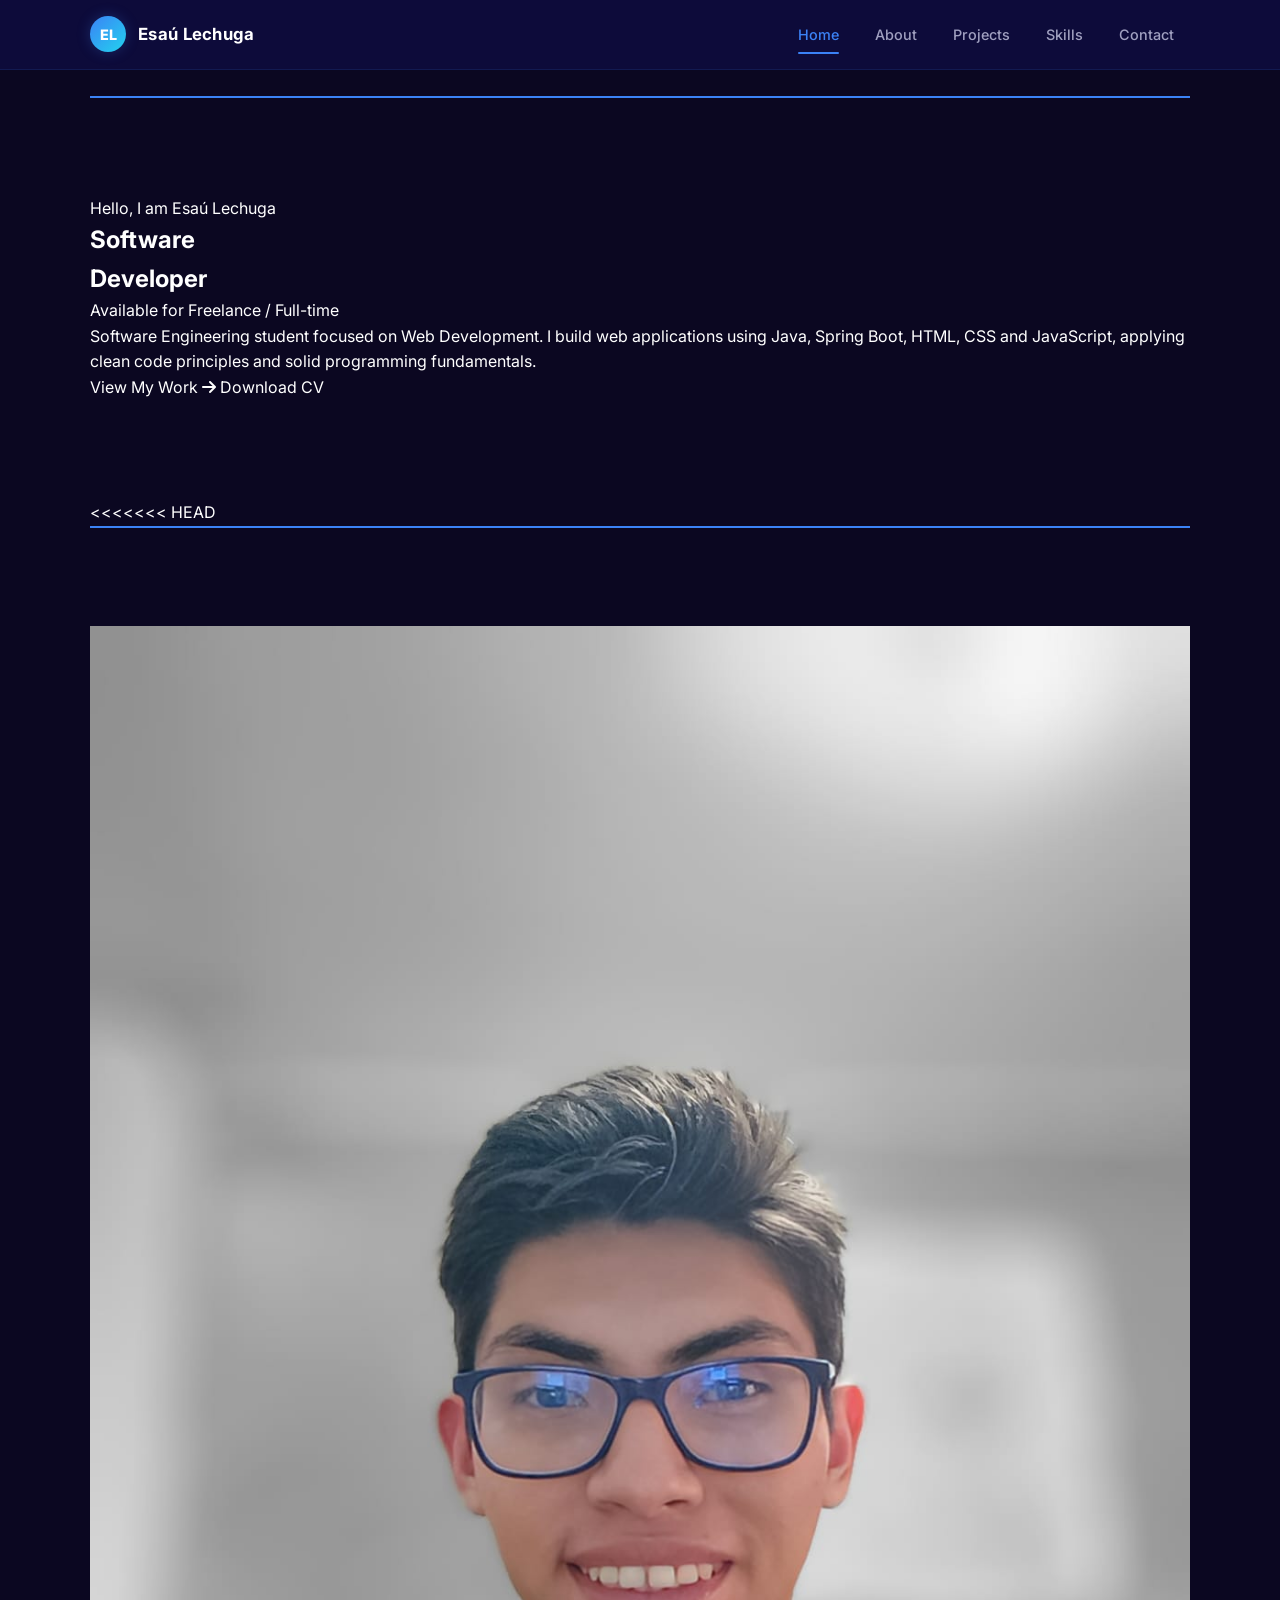
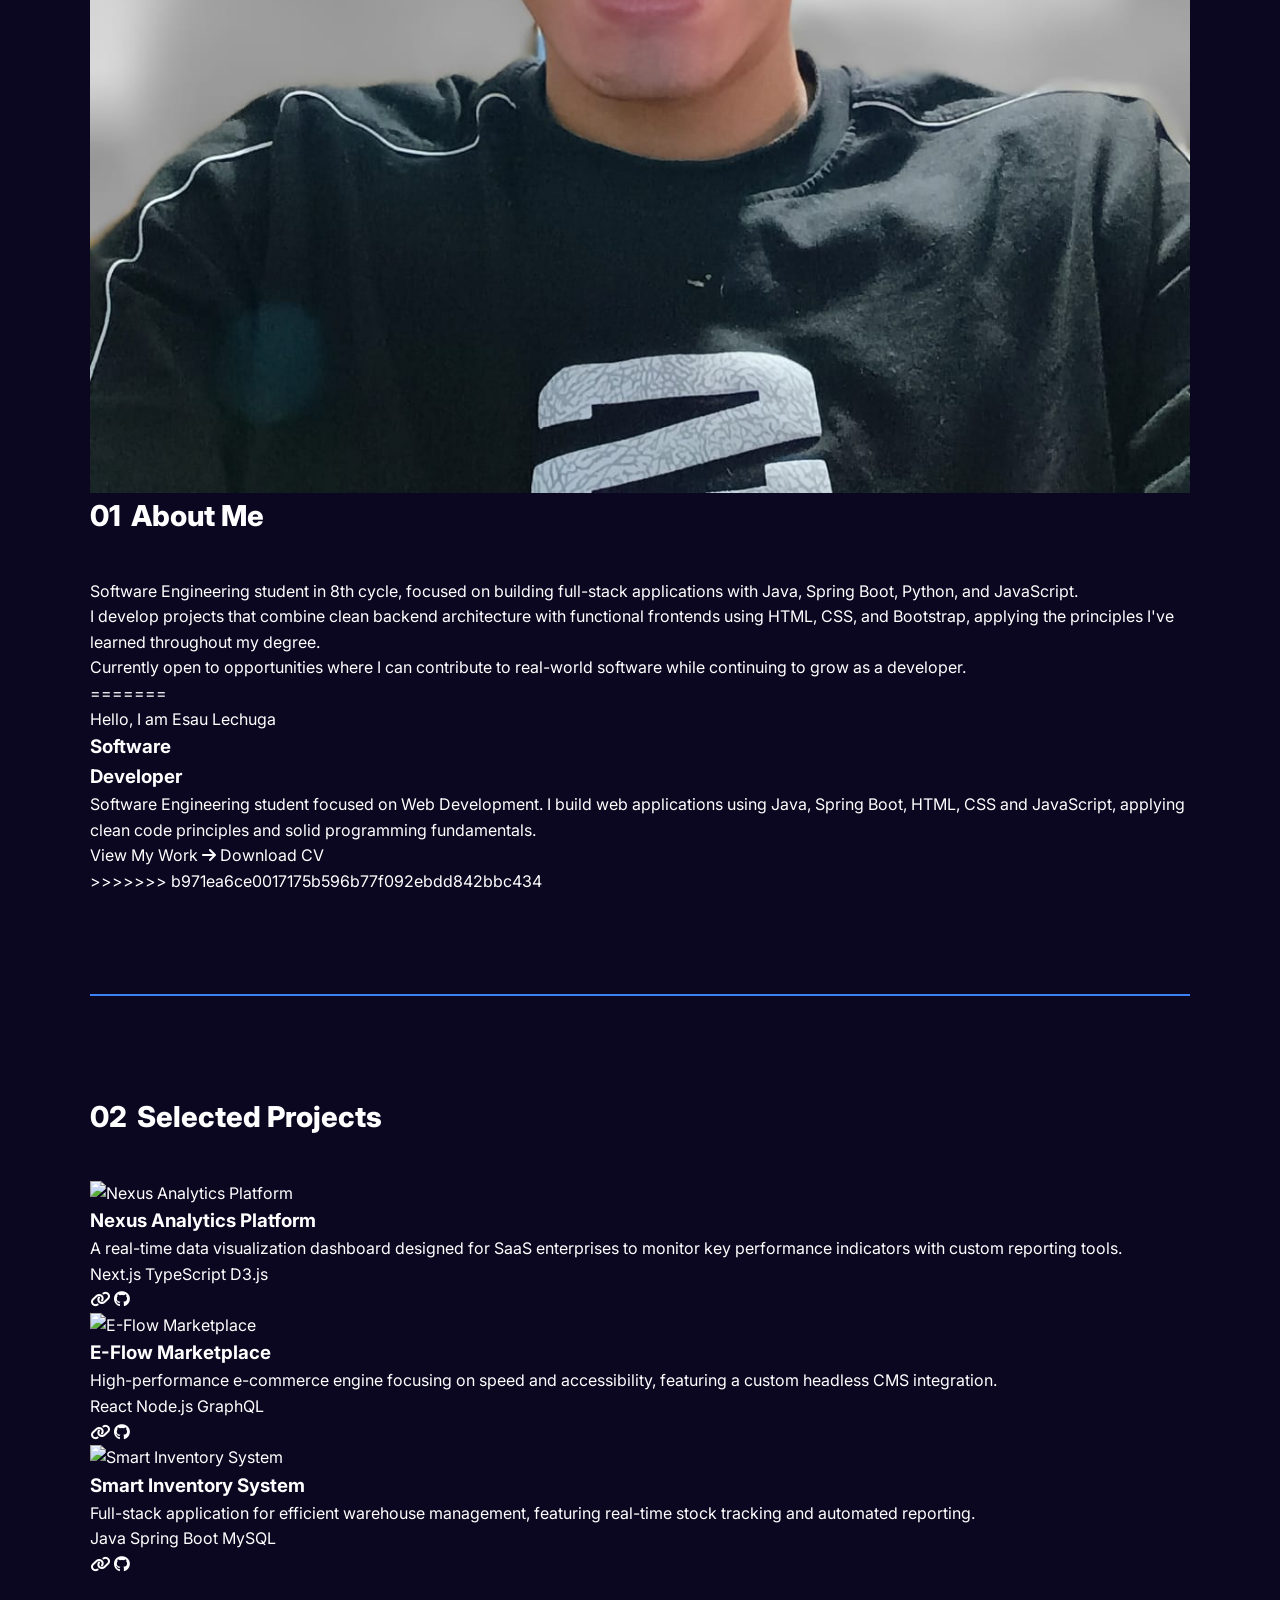
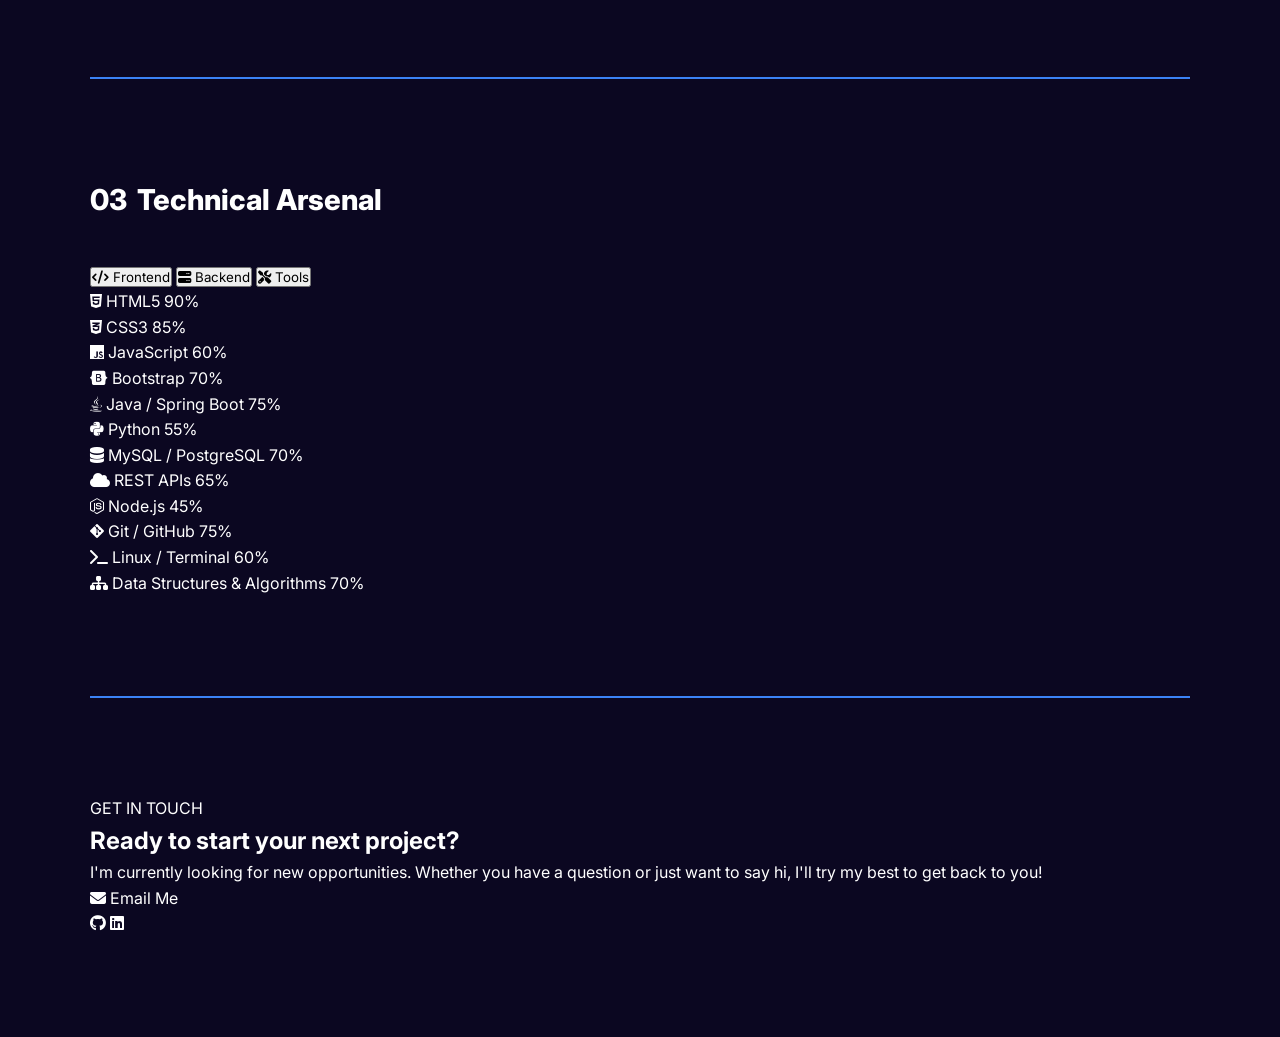
==== commit 5fa46a95: "Merge branches 'main' and 'main' of https://github.com/EsLechu19/Portfolio" ====
--- a/index.html
+++ b/index.html
@@ -69,6 +69,7 @@
             </div>
         </section>
 
+<<<<<<< HEAD
         <!-- ABOUT -->
         <section id="about" class="section">
             <div class="about-layout">
@@ -83,6 +84,29 @@
                     <p>I develop projects that combine clean backend architecture with functional frontends using <span class="highlight">HTML, CSS, and Bootstrap</span>, applying the principles I've learned throughout my degree.</p>
                     <p>Currently open to opportunities where I can contribute to real-world software while continuing to grow as a developer.</p>
                 </div>
+=======
+        <!-- Main Content Area -->
+        <main class="main-content">
+            <div class="hero-split-container">
+                <!-- Hero Section (Only this in index) -->
+                <section id="home" class="hero">
+                    <div class="hero-content">
+                        <p class="greeting">Hello, I am Esau Lechuga</p>
+                        <h1>Software <br><span class="gradient-text">Developer</span></h1>
+                        <p class="hero-description">
+                            Software Engineering student focused on Web Development.
+                            I build web applications using Java, Spring Boot, HTML, CSS and JavaScript, applying clean code
+                            principles and solid programming fundamentals.
+                        </p>
+                        <div class="hero-buttons">
+                            <a href="pages/projects.html" class="btn btn-primary">View My Work <i
+                                    class="fa-solid fa-arrow-right"></i></a>
+                            <a href="#" class="btn btn-secondary">Download CV</a>
+                        </div>
+                    </div>
+                </section>
+
+>>>>>>> b971ea6ce0017175b596b77f092ebdd842bbc434
             </div>
         </section>
 
--- a/style.css
+++ b/style.css
@@ -216,6 +216,7 @@
   transform: scaleX(1);
 }
 
+<<<<<<< HEAD
 .section#home::before {
   display: none;
 }
@@ -227,6 +228,26 @@
   display: flex;
   align-items: center;
   gap: 10px;
+=======
+@media (max-width: 1200px) {
+    .hero-split-container {
+        flex-direction: column;
+        padding-top: 100px;
+        justify-content: center;
+    }
+    
+    .hero-split-container .hero {
+        text-align: center;
+    }
+    
+    .hero-description {
+        margin: 0 auto 40px auto;
+    }
+    
+    .hero-buttons {
+        justify-content: center;
+    }
+>>>>>>> b971ea6ce0017175b596b77f092ebdd842bbc434
 }
 
 .section-num {
@@ -382,9 +403,341 @@
 }
 
 .btn-secondary:hover {
+<<<<<<< HEAD
   background: rgba(59, 130, 246, 0.1);
   border-color: rgba(59, 130, 246, 0.3);
   transform: translateY(-3px);
+=======
+    background-color: rgba(255, 255, 255, 0.1);
+    transform: translateY(-2px);
+}
+
+/* About Section */
+.about-container {
+    display: flex;
+    gap: 60px;
+    align-items: center;
+}
+
+.about-image {
+    flex: 1;
+    max-width: 400px;
+}
+
+.about-image img {
+    width: 100%;
+    border-radius: 20px;
+    box-shadow: 0 20px 40px rgba(0,0,0,0.4);
+    filter: grayscale(100%);
+    transition: filter 0.3s ease;
+}
+
+.about-image img:hover {
+    filter: grayscale(0%);
+}
+
+.about-text {
+    flex: 1.5;
+}
+
+.about-text p {
+    color: var(--text-secondary);
+    margin-bottom: 20px;
+    font-size: 1.1rem;
+}
+
+.highlight {
+    color: var(--accent-cyan);
+    font-weight: 600;
+}
+
+/* Projects Section */
+.project-grid {
+    display: grid;
+    grid-template-columns: repeat(auto-fit, minmax(320px, 1fr));
+    gap: 30px;
+}
+
+.project-card {
+    background-color: var(--card-bg);
+    border-radius: 20px;
+    overflow: hidden;
+    transition: all 0.3s ease;
+    border: 1px solid rgba(255, 255, 255, 0.05);
+}
+
+.project-card:hover {
+    transform: translateY(-10px);
+    background-color: var(--card-hover);
+    border-color: rgba(255, 255, 255, 0.1);
+}
+
+.project-image {
+    height: 240px;
+    overflow: hidden;
+}
+
+.project-image img {
+    width: 100%;
+    height: 100%;
+    object-fit: cover;
+    transition: transform 0.5s ease;
+}
+
+.project-card:hover .project-image img {
+    transform: scale(1.05);
+}
+
+.project-details {
+    padding: 25px;
+}
+
+.project-details h3 {
+    font-size: 1.4rem;
+    margin-bottom: 12px;
+}
+
+.project-details p {
+    color: var(--text-secondary);
+    font-size: 0.95rem;
+    margin-bottom: 20px;
+}
+
+.project-tags {
+    display: flex;
+    gap: 10px;
+    margin-bottom: 20px;
+}
+
+.project-tags span {
+    background-color: rgba(59, 130, 246, 0.1);
+    color: var(--accent-blue);
+    padding: 5px 12px;
+    border-radius: 20px;
+    font-size: 0.75rem;
+    font-weight: 600;
+}
+
+.project-links {
+    display: flex;
+    gap: 15px;
+}
+
+.project-links a {
+    color: var(--text-secondary);
+    font-size: 1.2rem;
+    transition: color 0.3s ease;
+}
+
+.project-links a:hover {
+    color: white;
+}
+
+/* Skills Tabs Styling */
+.skills-tabs {
+    display: flex;
+    gap: 15px;
+    margin-bottom: 40px;
+    background-color: rgba(0, 0, 0, 0.2);
+    padding: 8px;
+    border-radius: 12px;
+    width: fit-content;
+}
+
+.tab-btn {
+    padding: 10px 24px;
+    border: none;
+    background: transparent;
+    color: var(--text-secondary);
+    font-family: var(--font-main);
+    font-weight: 600;
+    font-size: 0.95rem;
+    border-radius: 8px;
+    cursor: pointer;
+    transition: all 0.3s ease;
+    display: flex;
+    align-items: center;
+    gap: 8px;
+}
+
+.tab-btn i {
+    font-size: 1rem;
+}
+
+.tab-btn:hover {
+    color: white;
+}
+
+.tab-btn.active {
+    background-color: var(--accent-blue);
+    color: white;
+    box-shadow: 0 4px 15px rgba(59, 130, 246, 0.3);
+}
+
+.tab-content {
+    display: none;
+}
+
+.tab-content.active {
+    display: block;
+    animation: fadeIn 0.5s ease;
+}
+
+@keyframes fadeIn {
+    from { opacity: 0; transform: translateY(10px); }
+    to { opacity: 1; transform: translateY(0); }
+}
+
+/* Skills Grid New */
+.skills-grid-new {
+    display: grid;
+    grid-template-columns: repeat(auto-fit, minmax(350px, 1fr));
+    gap: 30px;
+}
+
+.skills-grid-two {
+    grid-template-columns: repeat(2, 1fr);
+}
+
+.skill-item {
+    display: flex;
+    gap: 20px;
+    align-items: flex-start;
+}
+
+.skill-icon {
+    width: 45px;
+    height: 45px;
+    background-color: rgba(255, 255, 255, 0.05);
+    border-radius: 10px;
+    display: flex;
+    align-items: center;
+    justify-content: center;
+    color: var(--text-secondary);
+    font-size: 1.2rem;
+    flex-shrink: 0;
+}
+
+.skill-info {
+    flex: 1;
+}
+
+.skill-name-row {
+    display: flex;
+    justify-content: space-between;
+    align-items: center;
+    margin-bottom: 4px;
+}
+
+.skill-name {
+    font-weight: 700;
+    font-size: 1.1rem;
+    color: white;
+}
+
+.skill-percentage {
+    color: var(--accent-blue);
+    font-weight: 800;
+    font-size: 0.9rem;
+}
+
+.skill-level {
+    display: block;
+    font-size: 0.75rem;
+    font-weight: 700;
+    color: var(--text-secondary);
+    text-transform: uppercase;
+    letter-spacing: 1px;
+    margin-bottom: 12px;
+}
+
+.skill-bar-bg {
+    width: 100%;
+    height: 6px;
+    background-color: rgba(255, 255, 255, 0.1);
+    border-radius: 10px;
+    overflow: hidden;
+}
+
+.skill-bar-fill {
+    height: 100%;
+    background: linear-gradient(to right, var(--accent-blue), var(--accent-cyan));
+    border-radius: 10px;
+    transition: width 1s ease-in-out;
+}
+
+/* Skills Section Old Cards (keeping for compatibility or removing if not used) */
+.skills-grid {
+    display: grid;
+    grid-template-columns: repeat(auto-fit, minmax(200px, 1fr));
+    gap: 20px;
+    margin-bottom: 50px;
+}
+
+.skill-card {
+    background-color: var(--card-bg);
+    padding: 30px;
+    border-radius: 15px;
+    text-align: center;
+    border: 1px solid rgba(255, 255, 255, 0.05);
+}
+
+.skill-card h3 {
+    font-size: 2rem;
+    margin-bottom: 5px;
+    color: var(--accent-yellow);
+}
+
+.skill-card p {
+    color: var(--text-secondary);
+    font-size: 0.85rem;
+    text-transform: uppercase;
+    letter-spacing: 1px;
+}
+
+.skills-list {
+    display: flex;
+    flex-wrap: wrap;
+    justify-content: center;
+    gap: 30px;
+    font-size: 1.1rem;
+    font-style: italic;
+    color: var(--text-secondary);
+}
+
+/* Contact Section */
+.contact {
+    text-align: center;
+    max-width: 700px;
+    margin: 0 auto;
+}
+
+.contact-sub {
+    color: var(--accent-yellow);
+    font-weight: 800;
+    font-size: 0.8rem;
+    letter-spacing: 2px;
+    margin-bottom: 15px;
+}
+
+.contact h2 {
+    font-size: 3rem;
+    line-height: 1.2;
+    margin-bottom: 25px;
+}
+
+.contact p {
+    color: var(--text-secondary);
+    font-size: 1.1rem;
+    margin-bottom: 40px;
+}
+
+.contact-actions {
+    display: flex;
+    flex-direction: column;
+    align-items: center;
+    gap: 30px;
+>>>>>>> b971ea6ce0017175b596b77f092ebdd842bbc434
 }
 
 .btn-email {
@@ -473,33 +826,49 @@
 }
 
 .card {
+  position: relative;
   background: var(--navy-card);
   border-radius: var(--radius-lg);
   overflow: hidden;
   border: 1px solid rgba(255, 255, 255, 0.05);
-  transition: all 0.3s var(--ease-standard);
+  transition: all 0.4s var(--ease-standard);
 }
 
 .card:hover {
   background: var(--navy-card-hover);
-  transform: translateY(-10px);
-  border-color: var(--neon-blue);
+  transform: translateY(-12px);
+  border-color: rgba(59, 130, 246, 0.3);
+  box-shadow: 0 20px 40px rgba(59, 130, 246, 0.15), 0 0 60px rgba(59, 130, 246, 0.05);
 }
 
 .card-image {
+  position: relative;
   height: 240px;
   overflow: hidden;
+}
+
+.card-image::after {
+  content: '';
+  position: absolute;
+  inset: 0;
+  background: linear-gradient(135deg, rgba(13, 11, 58, 0.6), transparent 50%, rgba(34, 211, 238, 0.08));
+  opacity: 0;
+  transition: opacity 0.4s var(--ease-standard);
+}
+
+.card:hover .card-image::after {
+  opacity: 1;
 }
 
 .card-image img {
   width: 100%;
   height: 100%;
   object-fit: cover;
-  transition: transform 0.5s var(--ease-standard);
+  transition: transform 0.6s var(--ease-standard);
 }
 
 .card:hover .card-image img {
-  transform: scale(1.05);
+  transform: scale(1.08);
 }
 
 .card-body {
@@ -510,6 +879,11 @@
   font-size: 1.4rem;
   font-weight: 700;
   margin-bottom: 12px;
+  transition: color 0.3s var(--ease-standard);
+}
+
+.card:hover .card-title {
+  color: var(--aurora-cyan);
 }
 
 .card-desc {
@@ -538,16 +912,19 @@
 .card-links {
   display: flex;
   gap: 15px;
+  padding-top: 15px;
+  border-top: 1px solid rgba(255, 255, 255, 0.04);
 }
 
 .card-links a {
   color: var(--text-muted);
   font-size: 1.2rem;
-  transition: color 0.3s var(--ease-standard);
+  transition: all 0.3s var(--ease-standard);
 }
 
 .card-links a:hover {
-  color: var(--text-primary);
+  color: var(--neon-blue);
+  transform: translateY(-2px);
 }
 
 /* ============================================
@@ -822,6 +1199,7 @@
 
 }
 
+<<<<<<< HEAD
 @media (max-width: 1024px) {
   .navbar-inner,
   .main {
@@ -1133,3 +1511,7 @@
     display: none;
   }
 }
+=======
+
+
+>>>>>>> b971ea6ce0017175b596b77f092ebdd842bbc434
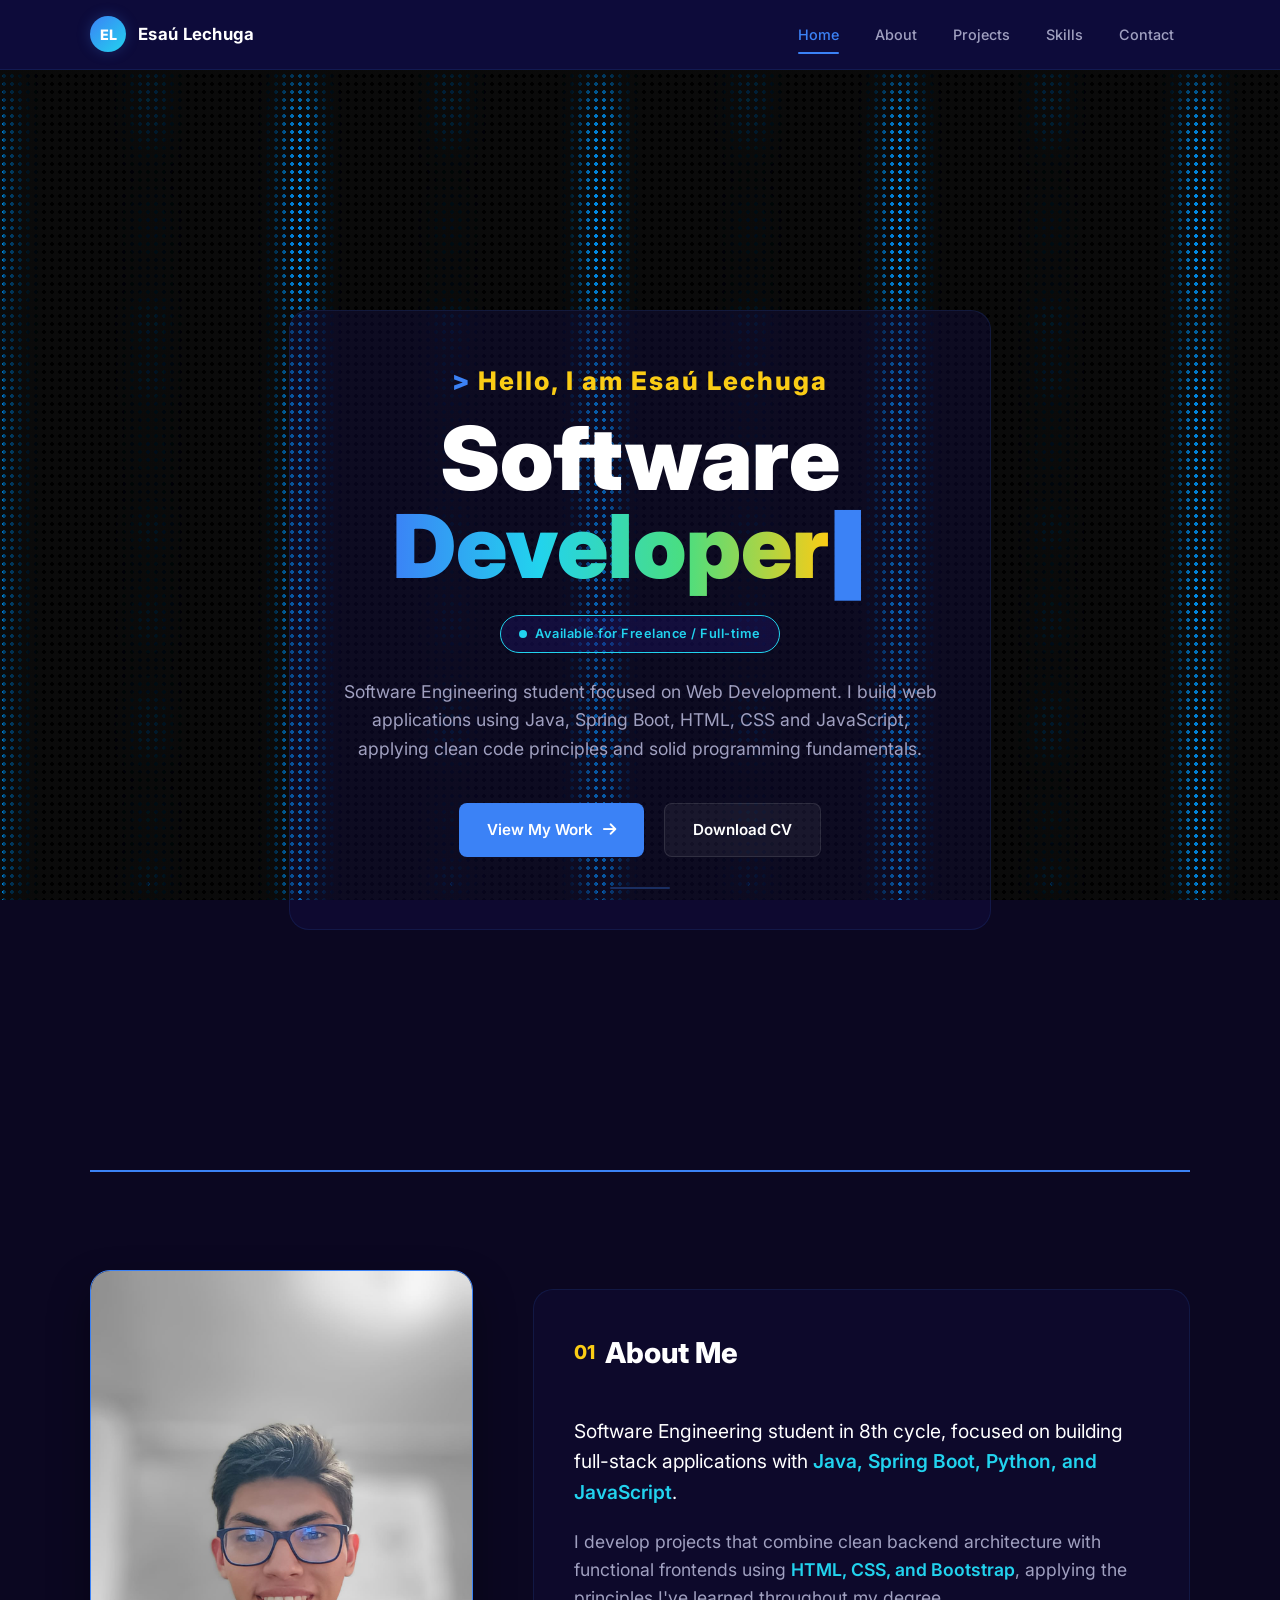
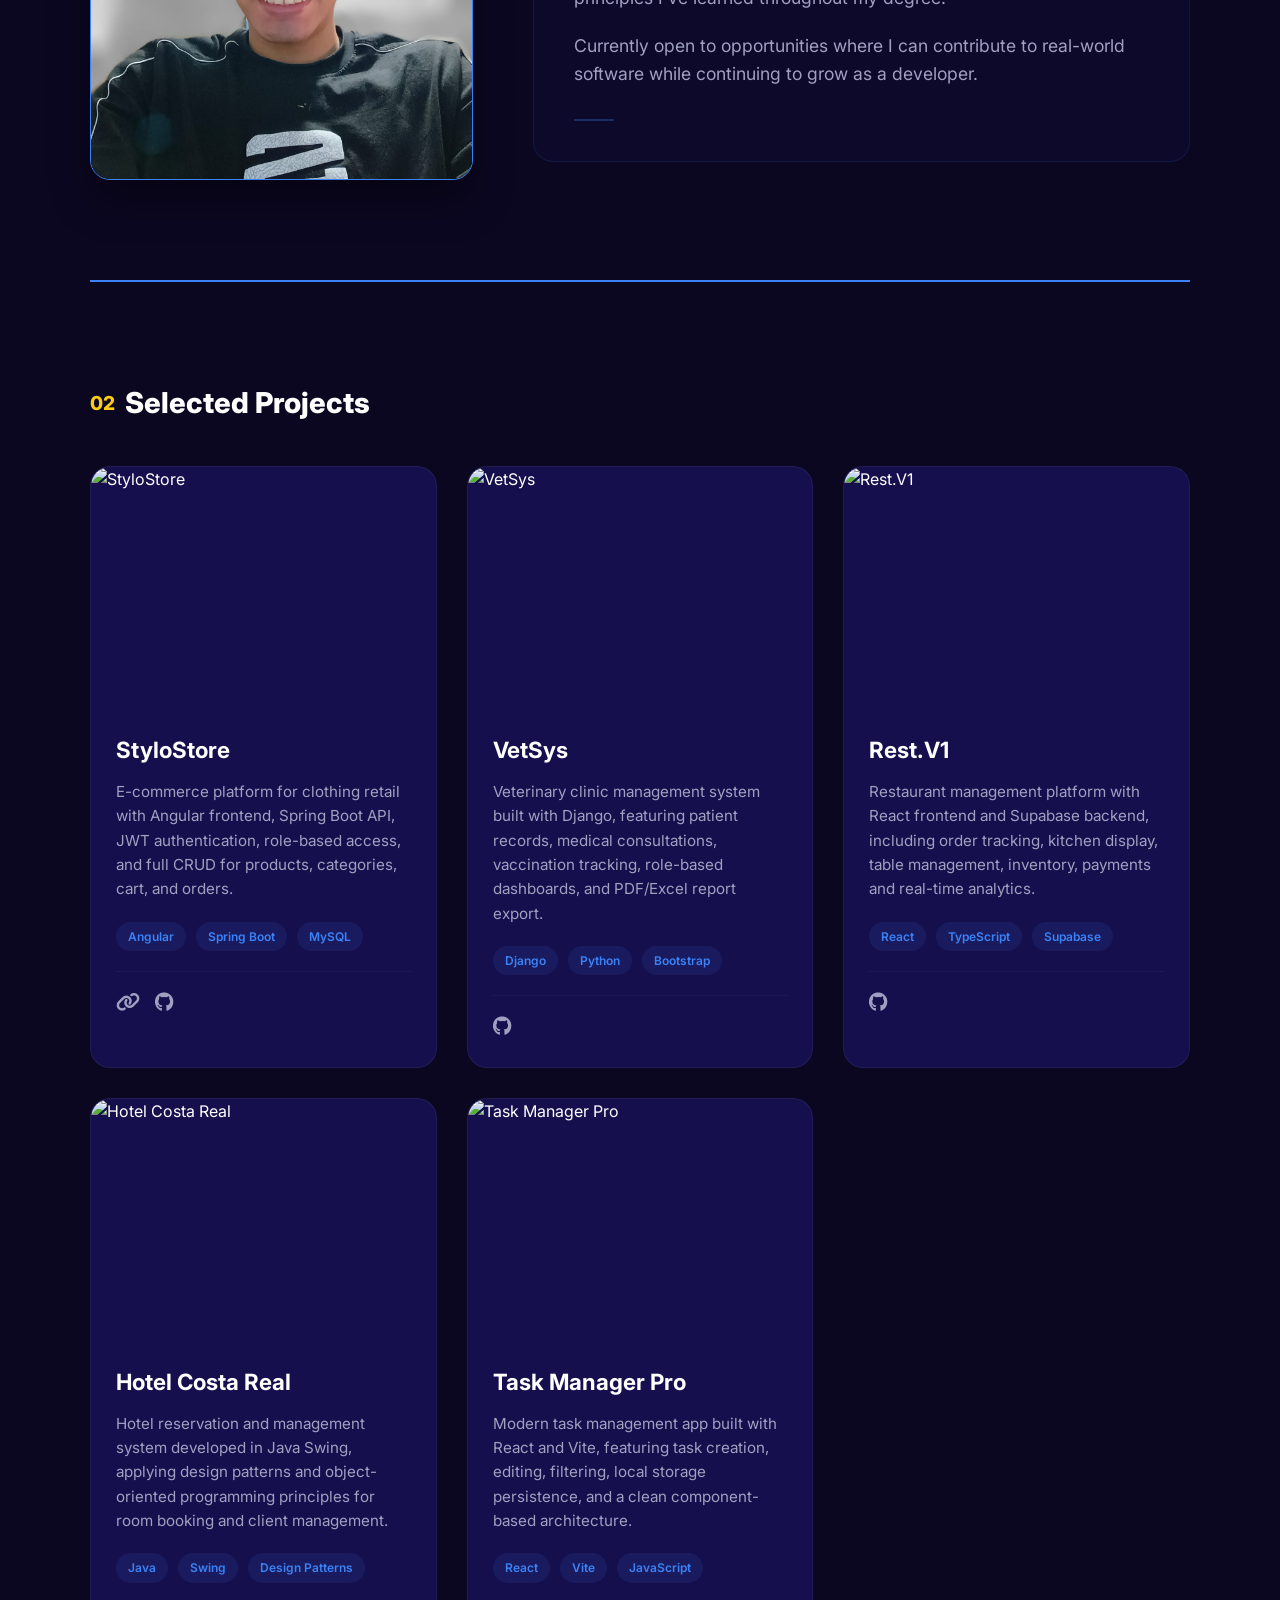
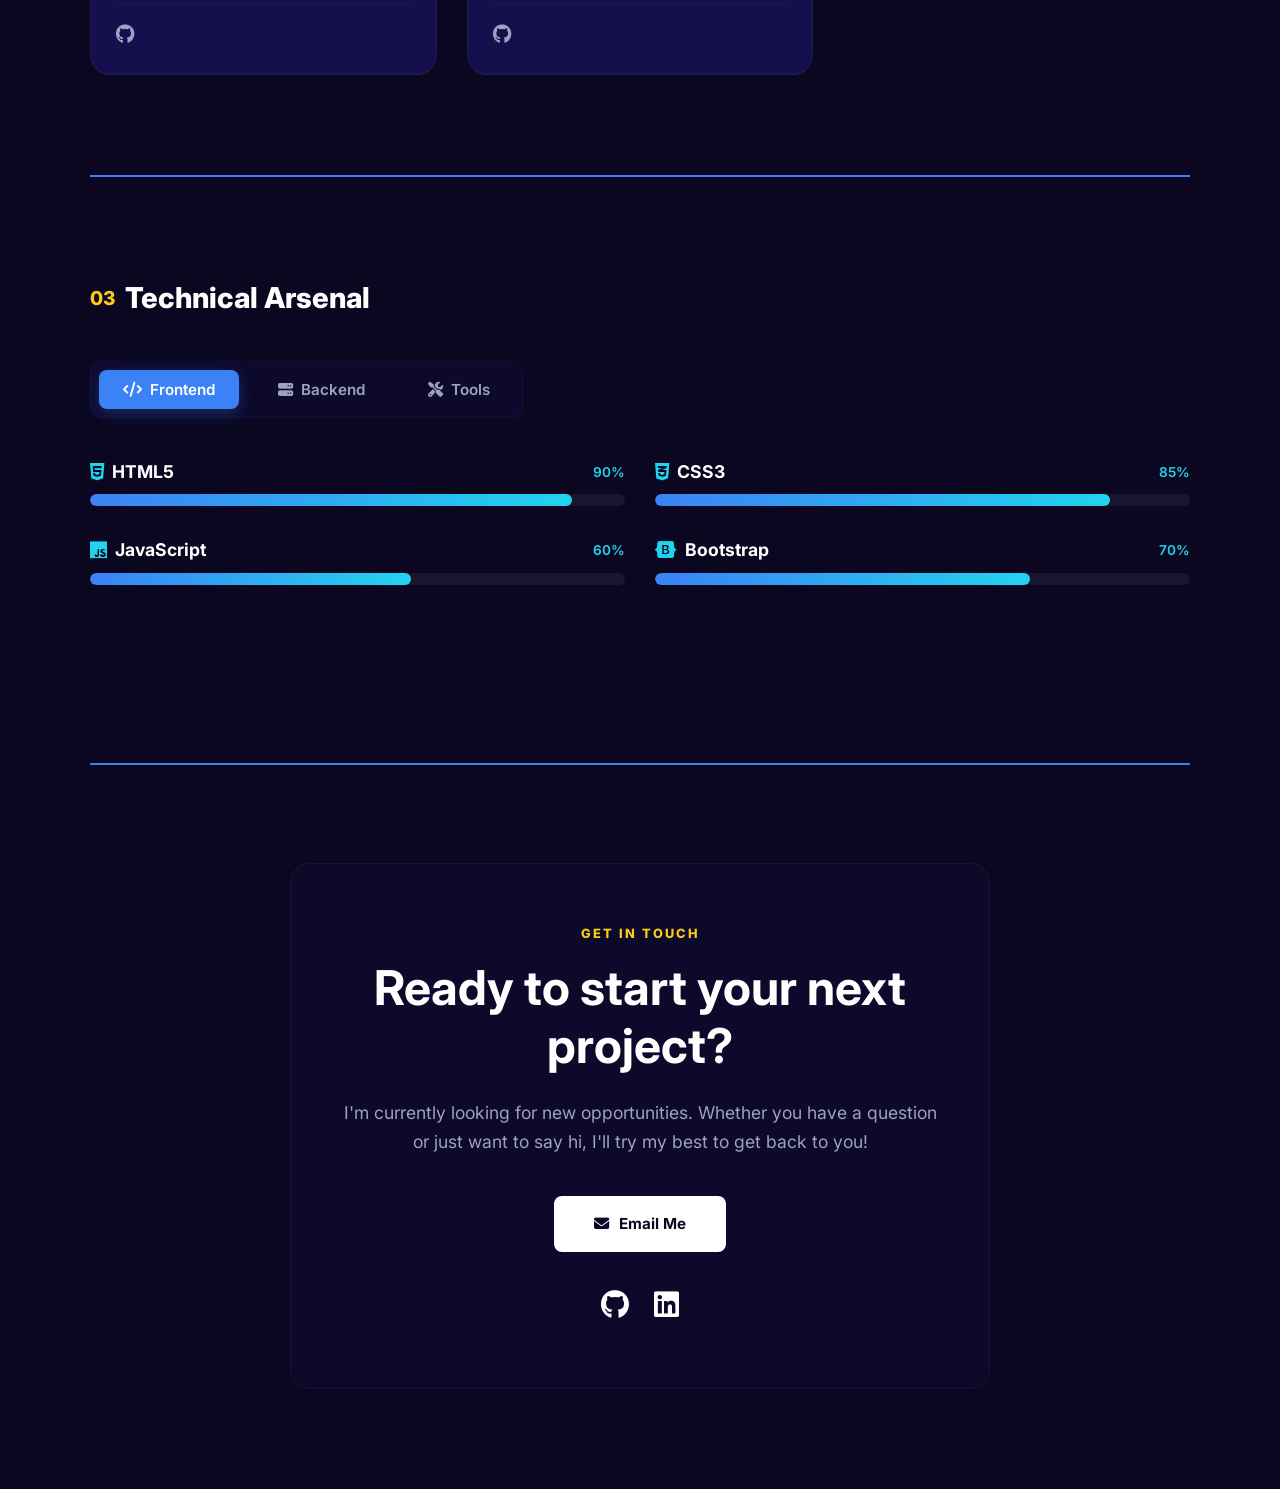
==== commit 03c7c7d0: "Refactor portfolio content: update project details, remove skills page, and clean up CSS" ====
--- a/index.html
+++ b/index.html
@@ -69,7 +69,6 @@
             </div>
         </section>
 
-<<<<<<< HEAD
         <!-- ABOUT -->
         <section id="about" class="section">
             <div class="about-layout">
@@ -84,29 +83,6 @@
                     <p>I develop projects that combine clean backend architecture with functional frontends using <span class="highlight">HTML, CSS, and Bootstrap</span>, applying the principles I've learned throughout my degree.</p>
                     <p>Currently open to opportunities where I can contribute to real-world software while continuing to grow as a developer.</p>
                 </div>
-=======
-        <!-- Main Content Area -->
-        <main class="main-content">
-            <div class="hero-split-container">
-                <!-- Hero Section (Only this in index) -->
-                <section id="home" class="hero">
-                    <div class="hero-content">
-                        <p class="greeting">Hello, I am Esau Lechuga</p>
-                        <h1>Software <br><span class="gradient-text">Developer</span></h1>
-                        <p class="hero-description">
-                            Software Engineering student focused on Web Development.
-                            I build web applications using Java, Spring Boot, HTML, CSS and JavaScript, applying clean code
-                            principles and solid programming fundamentals.
-                        </p>
-                        <div class="hero-buttons">
-                            <a href="pages/projects.html" class="btn btn-primary">View My Work <i
-                                    class="fa-solid fa-arrow-right"></i></a>
-                            <a href="#" class="btn btn-secondary">Download CV</a>
-                        </div>
-                    </div>
-                </section>
-
->>>>>>> b971ea6ce0017175b596b77f092ebdd842bbc434
             </div>
         </section>
 
@@ -118,55 +94,87 @@
             <div class="project-grid">
                 <article class="card">
                     <div class="card-image">
-                        <img src="https://images.unsplash.com/photo-1551288049-bbbda536ad8a?q=80&w=2070&auto=format&fit=crop" alt="Nexus Analytics Platform" loading="lazy">
-                    </div>
-                    <div class="card-body">
-                        <h3 class="card-title">Nexus Analytics Platform</h3>
-                        <p class="card-desc">A real-time data visualization dashboard designed for SaaS enterprises to monitor key performance indicators with custom reporting tools.</p>
-                        <div class="card-tags">
-                            <span class="chip">Next.js</span>
-                            <span class="chip">TypeScript</span>
-                            <span class="chip">D3.js</span>
-                        </div>
-                        <div class="card-links">
-                            <a href="#" aria-label="View live demo"><i class="fa-solid fa-link"></i></a>
-                            <a href="#" aria-label="View source on GitHub"><i class="fa-brands fa-github"></i></a>
-                        </div>
-                    </div>
-                </article>
-                <article class="card">
-                    <div class="card-image">
-                        <img src="https://images.unsplash.com/photo-1460925895917-afdab827c52f?q=80&w=2015&auto=format&fit=crop" alt="E-Flow Marketplace" loading="lazy">
-                    </div>
-                    <div class="card-body">
-                        <h3 class="card-title">E-Flow Marketplace</h3>
-                        <p class="card-desc">High-performance e-commerce engine focusing on speed and accessibility, featuring a custom headless CMS integration.</p>
-                        <div class="card-tags">
-                            <span class="chip">React</span>
-                            <span class="chip">Node.js</span>
-                            <span class="chip">GraphQL</span>
-                        </div>
-                        <div class="card-links">
-                            <a href="#" aria-label="View live demo"><i class="fa-solid fa-link"></i></a>
-                            <a href="#" aria-label="View source on GitHub"><i class="fa-brands fa-github"></i></a>
-                        </div>
-                    </div>
-                </article>
-                <article class="card">
-                    <div class="card-image">
-                        <img src="https://images.unsplash.com/photo-1555066931-4365d14bab8c?q=80&w=2070&auto=format&fit=crop" alt="Smart Inventory System" loading="lazy">
-                    </div>
-                    <div class="card-body">
-                        <h3 class="card-title">Smart Inventory System</h3>
-                        <p class="card-desc">Full-stack application for efficient warehouse management, featuring real-time stock tracking and automated reporting.</p>
-                        <div class="card-tags">
-                            <span class="chip">Java</span>
+                        <img src="https://images.unsplash.com/photo-1551288049-bbbda536ad8a?q=80&w=2070&auto=format&fit=crop" alt="StyloStore" loading="lazy">
+                    </div>
+                    <div class="card-body">
+                        <h3 class="card-title">StyloStore</h3>
+                        <p class="card-desc">E-commerce platform for clothing retail with Angular frontend, Spring Boot API, JWT authentication, role-based access, and full CRUD for products, categories, cart, and orders.</p>
+                        <div class="card-tags">
+                            <span class="chip">Angular</span>
                             <span class="chip">Spring Boot</span>
                             <span class="chip">MySQL</span>
                         </div>
                         <div class="card-links">
-                            <a href="#" aria-label="View live demo"><i class="fa-solid fa-link"></i></a>
-                            <a href="#" aria-label="View source on GitHub"><i class="fa-brands fa-github"></i></a>
+                            <a href="https://stylostore.onrender.com" target="_blank" rel="noopener" aria-label="View live demo"><i class="fa-solid fa-link"></i></a>
+                            <a href="https://github.com/EsLechu19/Proyecto_Web_Integrado_7moCiclo" target="_blank" rel="noopener" aria-label="View source on GitHub"><i class="fa-brands fa-github"></i></a>
+                        </div>
+                    </div>
+                </article>
+                <article class="card">
+                    <div class="card-image">
+                        <img src="https://images.unsplash.com/photo-1460925895917-afdab827c52f?q=80&w=2015&auto=format&fit=crop" alt="VetSys" loading="lazy">
+                    </div>
+                    <div class="card-body">
+                        <h3 class="card-title">VetSys</h3>
+                        <p class="card-desc">Veterinary clinic management system built with Django, featuring patient records, medical consultations, vaccination tracking, role-based dashboards, and PDF/Excel report export.</p>
+                        <div class="card-tags">
+                            <span class="chip">Django</span>
+                            <span class="chip">Python</span>
+                            <span class="chip">Bootstrap</span>
+                        </div>
+                        <div class="card-links">
+                            <a href="https://github.com/EsLechu19/Vet.V1" target="_blank" rel="noopener" aria-label="View source on GitHub"><i class="fa-brands fa-github"></i></a>
+                        </div>
+                    </div>
+                </article>
+                <article class="card">
+                    <div class="card-image">
+                        <img src="https://images.unsplash.com/photo-1555066931-4365d14bab8c?q=80&w=2070&auto=format&fit=crop" alt="Rest.V1" loading="lazy">
+                    </div>
+                    <div class="card-body">
+                        <h3 class="card-title">Rest.V1</h3>
+                        <p class="card-desc">Restaurant management platform with React frontend and Supabase backend, including order tracking, kitchen display, table management, inventory, payments and real-time analytics.</p>
+                        <div class="card-tags">
+                            <span class="chip">React</span>
+                            <span class="chip">TypeScript</span>
+                            <span class="chip">Supabase</span>
+                        </div>
+                        <div class="card-links">
+                            <a href="https://github.com/EsLechu19/Rest.V1" target="_blank" rel="noopener" aria-label="View source on GitHub"><i class="fa-brands fa-github"></i></a>
+                        </div>
+                    </div>
+                </article>
+                <article class="card">
+                    <div class="card-image">
+                        <img src="https://images.unsplash.com/photo-1566073771259-6a8506099945?q=80&w=2070&auto=format&fit=crop" alt="Hotel Costa Real" loading="lazy">
+                    </div>
+                    <div class="card-body">
+                        <h3 class="card-title">Hotel Costa Real</h3>
+                        <p class="card-desc">Hotel reservation and management system developed in Java Swing, applying design patterns and object-oriented programming principles for room booking and client management.</p>
+                        <div class="card-tags">
+                            <span class="chip">Java</span>
+                            <span class="chip">Swing</span>
+                            <span class="chip">Design Patterns</span>
+                        </div>
+                        <div class="card-links">
+                            <a href="https://github.com/EsLechu19/Hotel-Costa-Real" target="_blank" rel="noopener" aria-label="View source on GitHub"><i class="fa-brands fa-github"></i></a>
+                        </div>
+                    </div>
+                </article>
+                <article class="card">
+                    <div class="card-image">
+                        <img src="https://images.unsplash.com/photo-1611224923853-80b023f02d71?q=80&w=1939&auto=format&fit=crop" alt="Task Manager Pro" loading="lazy">
+                    </div>
+                    <div class="card-body">
+                        <h3 class="card-title">Task Manager Pro</h3>
+                        <p class="card-desc">Modern task management app built with React and Vite, featuring task creation, editing, filtering, local storage persistence, and a clean component-based architecture.</p>
+                        <div class="card-tags">
+                            <span class="chip">React</span>
+                            <span class="chip">Vite</span>
+                            <span class="chip">JavaScript</span>
+                        </div>
+                        <div class="card-links">
+                            <a href="https://github.com/EsLechu19/task-manager-pro" target="_blank" rel="noopener" aria-label="View source on GitHub"><i class="fa-brands fa-github"></i></a>
                         </div>
                     </div>
                 </article>
@@ -256,7 +264,7 @@
                         </div>
                         <div class="skill" data-reveal>
                             <div class="skill-head">
-                                <span class="skill-name"><i class="fa-brands fa-node-js"></i> Node.js</span>
+                                <span class="skill-name"><i class="fa-brands fa-node-js"></i> Node.js / Express</span>
                                 <span class="skill-pct">45%</span>
                             </div>
                             <div class="skill-track"><div class="skill-fill" style="width: 45%"></div></div>
--- a/style.css
+++ b/style.css
@@ -216,7 +216,6 @@
   transform: scaleX(1);
 }
 
-<<<<<<< HEAD
 .section#home::before {
   display: none;
 }
@@ -228,26 +227,6 @@
   display: flex;
   align-items: center;
   gap: 10px;
-=======
-@media (max-width: 1200px) {
-    .hero-split-container {
-        flex-direction: column;
-        padding-top: 100px;
-        justify-content: center;
-    }
-    
-    .hero-split-container .hero {
-        text-align: center;
-    }
-    
-    .hero-description {
-        margin: 0 auto 40px auto;
-    }
-    
-    .hero-buttons {
-        justify-content: center;
-    }
->>>>>>> b971ea6ce0017175b596b77f092ebdd842bbc434
 }
 
 .section-num {
@@ -403,341 +382,9 @@
 }
 
 .btn-secondary:hover {
-<<<<<<< HEAD
   background: rgba(59, 130, 246, 0.1);
   border-color: rgba(59, 130, 246, 0.3);
   transform: translateY(-3px);
-=======
-    background-color: rgba(255, 255, 255, 0.1);
-    transform: translateY(-2px);
-}
-
-/* About Section */
-.about-container {
-    display: flex;
-    gap: 60px;
-    align-items: center;
-}
-
-.about-image {
-    flex: 1;
-    max-width: 400px;
-}
-
-.about-image img {
-    width: 100%;
-    border-radius: 20px;
-    box-shadow: 0 20px 40px rgba(0,0,0,0.4);
-    filter: grayscale(100%);
-    transition: filter 0.3s ease;
-}
-
-.about-image img:hover {
-    filter: grayscale(0%);
-}
-
-.about-text {
-    flex: 1.5;
-}
-
-.about-text p {
-    color: var(--text-secondary);
-    margin-bottom: 20px;
-    font-size: 1.1rem;
-}
-
-.highlight {
-    color: var(--accent-cyan);
-    font-weight: 600;
-}
-
-/* Projects Section */
-.project-grid {
-    display: grid;
-    grid-template-columns: repeat(auto-fit, minmax(320px, 1fr));
-    gap: 30px;
-}
-
-.project-card {
-    background-color: var(--card-bg);
-    border-radius: 20px;
-    overflow: hidden;
-    transition: all 0.3s ease;
-    border: 1px solid rgba(255, 255, 255, 0.05);
-}
-
-.project-card:hover {
-    transform: translateY(-10px);
-    background-color: var(--card-hover);
-    border-color: rgba(255, 255, 255, 0.1);
-}
-
-.project-image {
-    height: 240px;
-    overflow: hidden;
-}
-
-.project-image img {
-    width: 100%;
-    height: 100%;
-    object-fit: cover;
-    transition: transform 0.5s ease;
-}
-
-.project-card:hover .project-image img {
-    transform: scale(1.05);
-}
-
-.project-details {
-    padding: 25px;
-}
-
-.project-details h3 {
-    font-size: 1.4rem;
-    margin-bottom: 12px;
-}
-
-.project-details p {
-    color: var(--text-secondary);
-    font-size: 0.95rem;
-    margin-bottom: 20px;
-}
-
-.project-tags {
-    display: flex;
-    gap: 10px;
-    margin-bottom: 20px;
-}
-
-.project-tags span {
-    background-color: rgba(59, 130, 246, 0.1);
-    color: var(--accent-blue);
-    padding: 5px 12px;
-    border-radius: 20px;
-    font-size: 0.75rem;
-    font-weight: 600;
-}
-
-.project-links {
-    display: flex;
-    gap: 15px;
-}
-
-.project-links a {
-    color: var(--text-secondary);
-    font-size: 1.2rem;
-    transition: color 0.3s ease;
-}
-
-.project-links a:hover {
-    color: white;
-}
-
-/* Skills Tabs Styling */
-.skills-tabs {
-    display: flex;
-    gap: 15px;
-    margin-bottom: 40px;
-    background-color: rgba(0, 0, 0, 0.2);
-    padding: 8px;
-    border-radius: 12px;
-    width: fit-content;
-}
-
-.tab-btn {
-    padding: 10px 24px;
-    border: none;
-    background: transparent;
-    color: var(--text-secondary);
-    font-family: var(--font-main);
-    font-weight: 600;
-    font-size: 0.95rem;
-    border-radius: 8px;
-    cursor: pointer;
-    transition: all 0.3s ease;
-    display: flex;
-    align-items: center;
-    gap: 8px;
-}
-
-.tab-btn i {
-    font-size: 1rem;
-}
-
-.tab-btn:hover {
-    color: white;
-}
-
-.tab-btn.active {
-    background-color: var(--accent-blue);
-    color: white;
-    box-shadow: 0 4px 15px rgba(59, 130, 246, 0.3);
-}
-
-.tab-content {
-    display: none;
-}
-
-.tab-content.active {
-    display: block;
-    animation: fadeIn 0.5s ease;
-}
-
-@keyframes fadeIn {
-    from { opacity: 0; transform: translateY(10px); }
-    to { opacity: 1; transform: translateY(0); }
-}
-
-/* Skills Grid New */
-.skills-grid-new {
-    display: grid;
-    grid-template-columns: repeat(auto-fit, minmax(350px, 1fr));
-    gap: 30px;
-}
-
-.skills-grid-two {
-    grid-template-columns: repeat(2, 1fr);
-}
-
-.skill-item {
-    display: flex;
-    gap: 20px;
-    align-items: flex-start;
-}
-
-.skill-icon {
-    width: 45px;
-    height: 45px;
-    background-color: rgba(255, 255, 255, 0.05);
-    border-radius: 10px;
-    display: flex;
-    align-items: center;
-    justify-content: center;
-    color: var(--text-secondary);
-    font-size: 1.2rem;
-    flex-shrink: 0;
-}
-
-.skill-info {
-    flex: 1;
-}
-
-.skill-name-row {
-    display: flex;
-    justify-content: space-between;
-    align-items: center;
-    margin-bottom: 4px;
-}
-
-.skill-name {
-    font-weight: 700;
-    font-size: 1.1rem;
-    color: white;
-}
-
-.skill-percentage {
-    color: var(--accent-blue);
-    font-weight: 800;
-    font-size: 0.9rem;
-}
-
-.skill-level {
-    display: block;
-    font-size: 0.75rem;
-    font-weight: 700;
-    color: var(--text-secondary);
-    text-transform: uppercase;
-    letter-spacing: 1px;
-    margin-bottom: 12px;
-}
-
-.skill-bar-bg {
-    width: 100%;
-    height: 6px;
-    background-color: rgba(255, 255, 255, 0.1);
-    border-radius: 10px;
-    overflow: hidden;
-}
-
-.skill-bar-fill {
-    height: 100%;
-    background: linear-gradient(to right, var(--accent-blue), var(--accent-cyan));
-    border-radius: 10px;
-    transition: width 1s ease-in-out;
-}
-
-/* Skills Section Old Cards (keeping for compatibility or removing if not used) */
-.skills-grid {
-    display: grid;
-    grid-template-columns: repeat(auto-fit, minmax(200px, 1fr));
-    gap: 20px;
-    margin-bottom: 50px;
-}
-
-.skill-card {
-    background-color: var(--card-bg);
-    padding: 30px;
-    border-radius: 15px;
-    text-align: center;
-    border: 1px solid rgba(255, 255, 255, 0.05);
-}
-
-.skill-card h3 {
-    font-size: 2rem;
-    margin-bottom: 5px;
-    color: var(--accent-yellow);
-}
-
-.skill-card p {
-    color: var(--text-secondary);
-    font-size: 0.85rem;
-    text-transform: uppercase;
-    letter-spacing: 1px;
-}
-
-.skills-list {
-    display: flex;
-    flex-wrap: wrap;
-    justify-content: center;
-    gap: 30px;
-    font-size: 1.1rem;
-    font-style: italic;
-    color: var(--text-secondary);
-}
-
-/* Contact Section */
-.contact {
-    text-align: center;
-    max-width: 700px;
-    margin: 0 auto;
-}
-
-.contact-sub {
-    color: var(--accent-yellow);
-    font-weight: 800;
-    font-size: 0.8rem;
-    letter-spacing: 2px;
-    margin-bottom: 15px;
-}
-
-.contact h2 {
-    font-size: 3rem;
-    line-height: 1.2;
-    margin-bottom: 25px;
-}
-
-.contact p {
-    color: var(--text-secondary);
-    font-size: 1.1rem;
-    margin-bottom: 40px;
-}
-
-.contact-actions {
-    display: flex;
-    flex-direction: column;
-    align-items: center;
-    gap: 30px;
->>>>>>> b971ea6ce0017175b596b77f092ebdd842bbc434
 }
 
 .btn-email {
@@ -1199,7 +846,6 @@
 
 }
 
-<<<<<<< HEAD
 @media (max-width: 1024px) {
   .navbar-inner,
   .main {
@@ -1511,7 +1157,3 @@
     display: none;
   }
 }
-=======
-
-
->>>>>>> b971ea6ce0017175b596b77f092ebdd842bbc434
